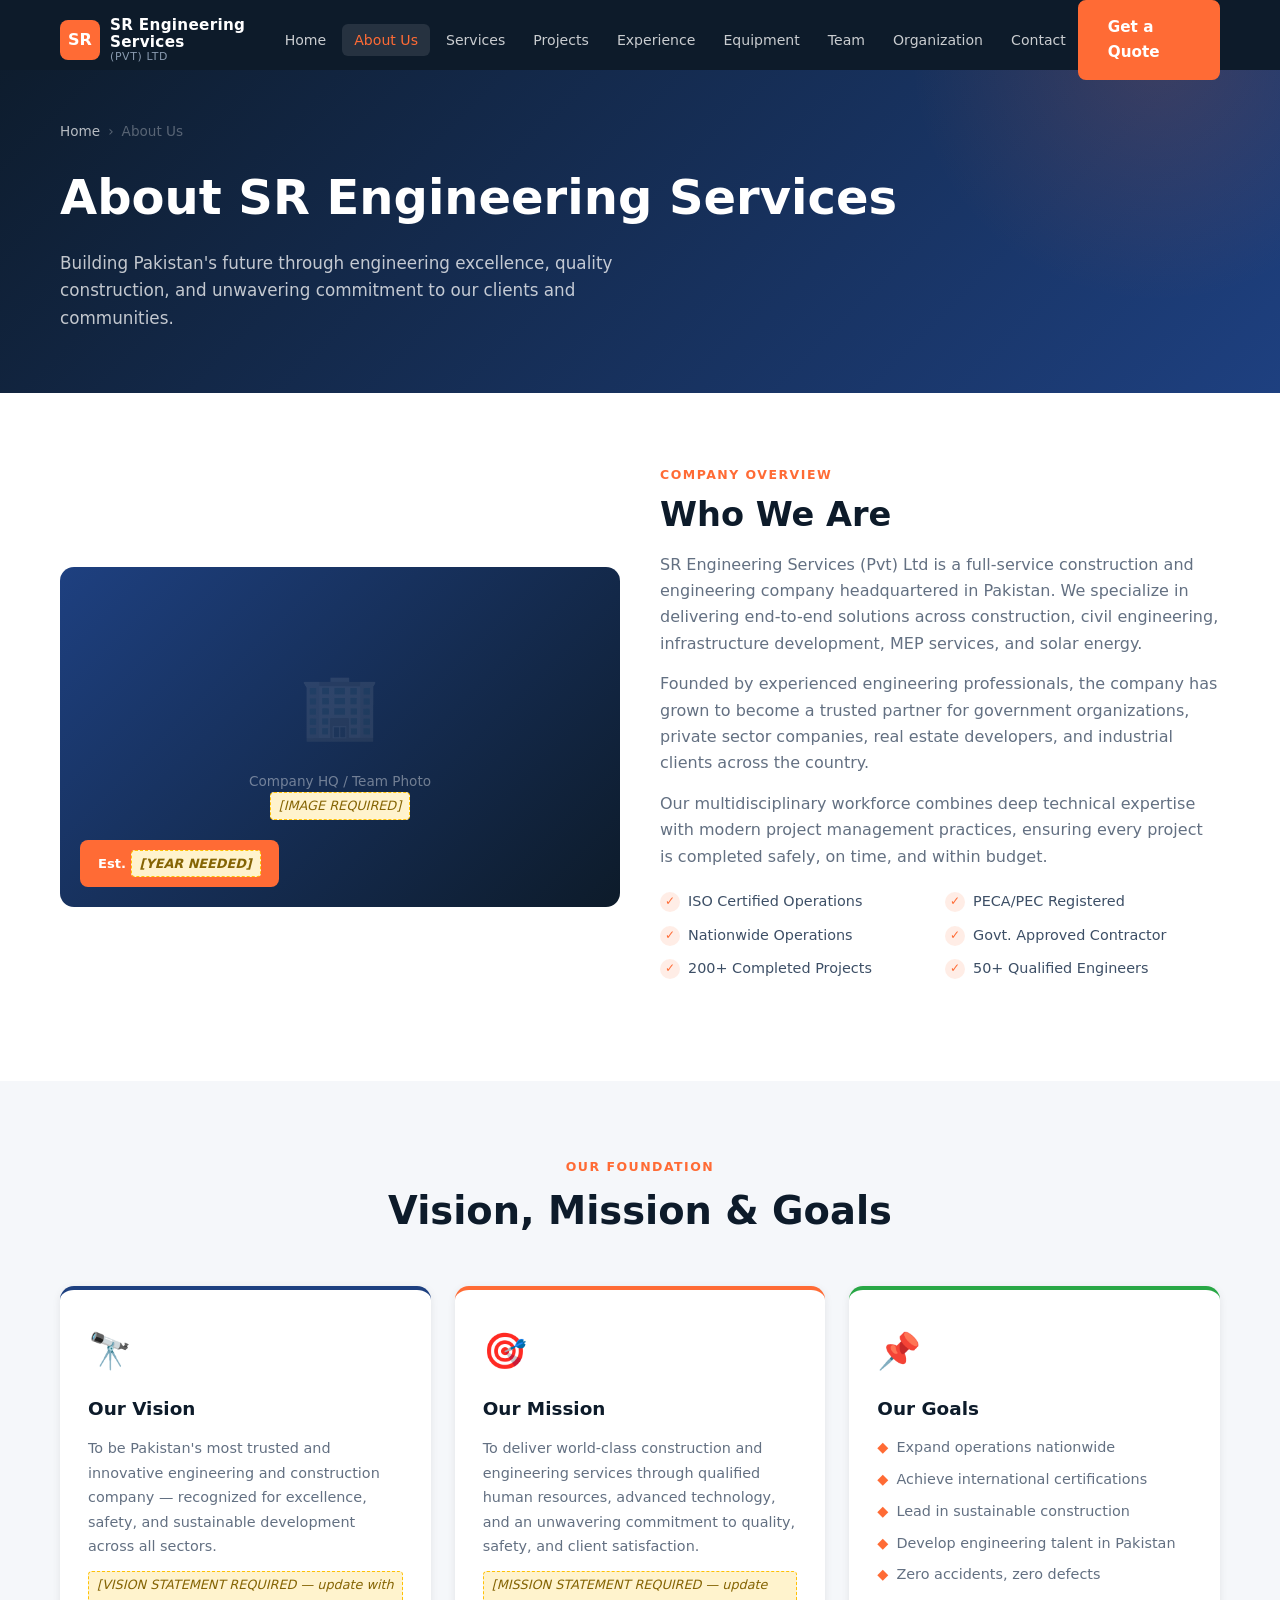
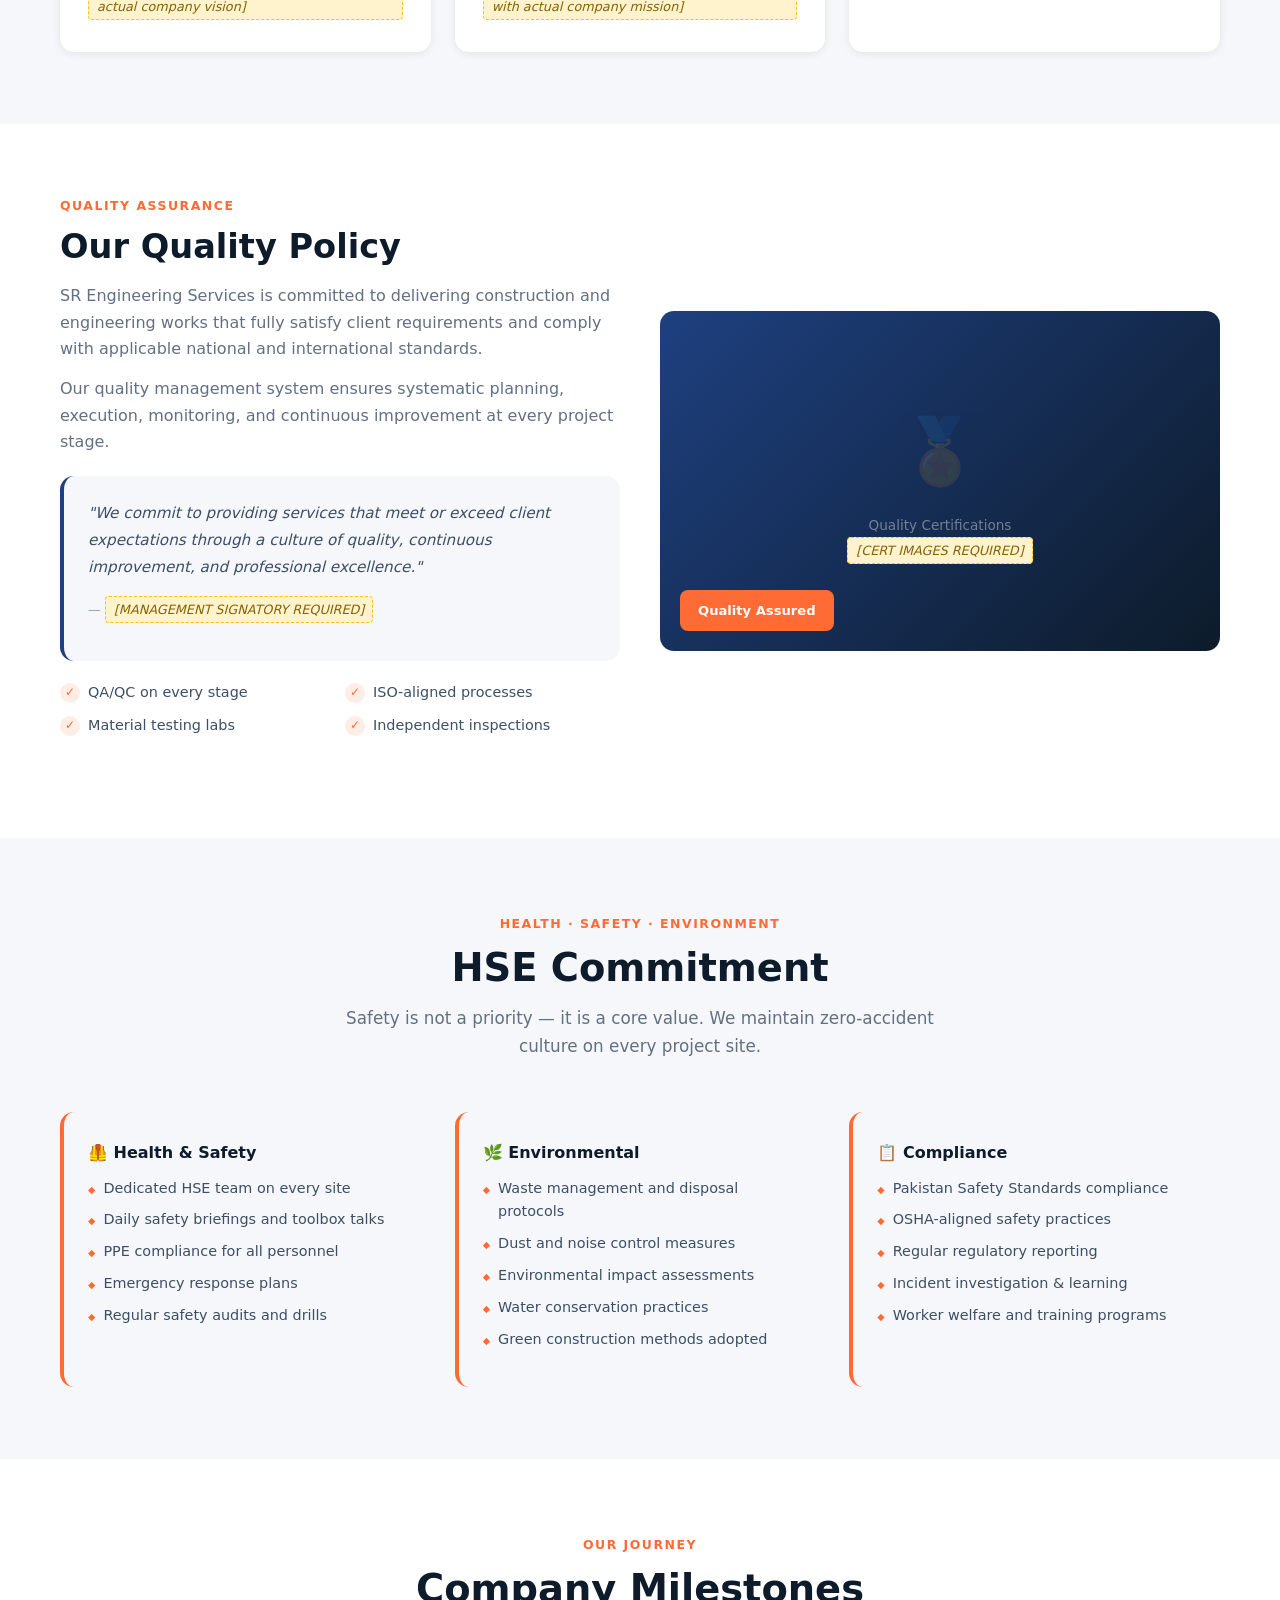
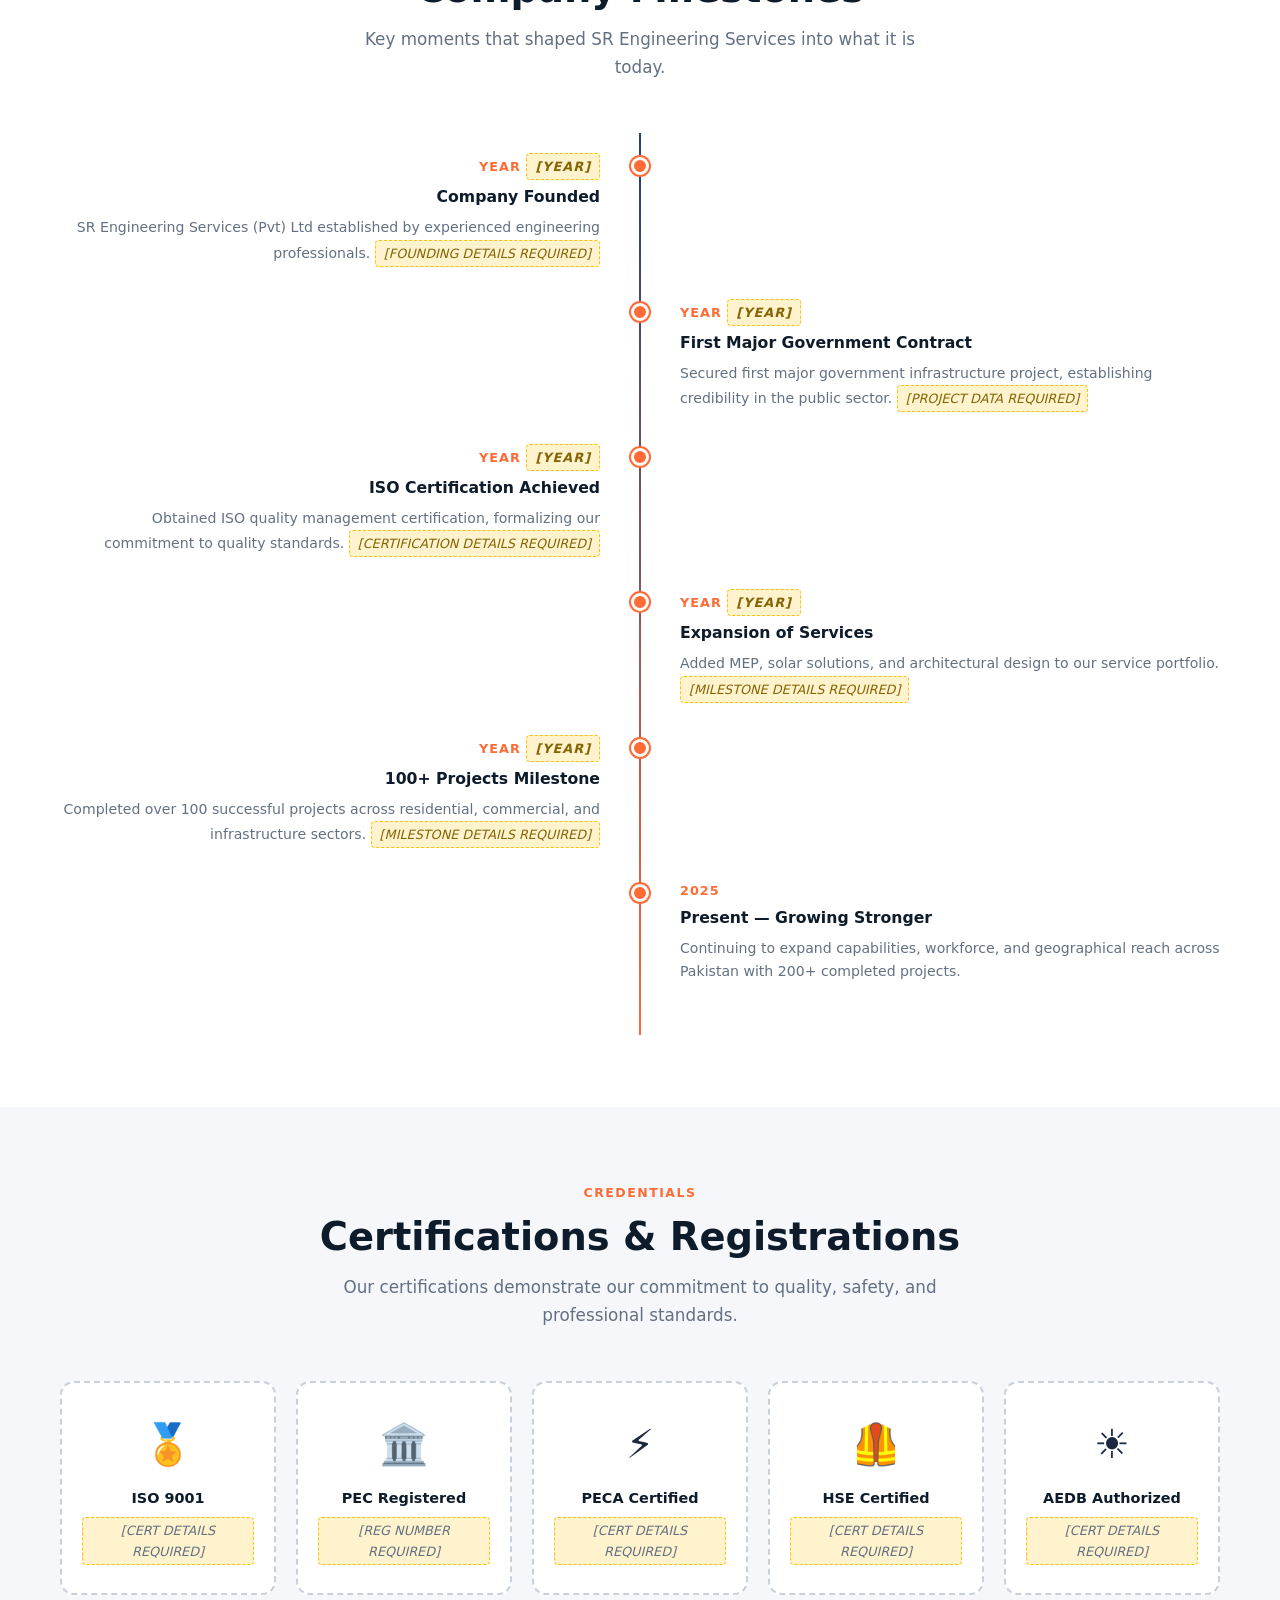
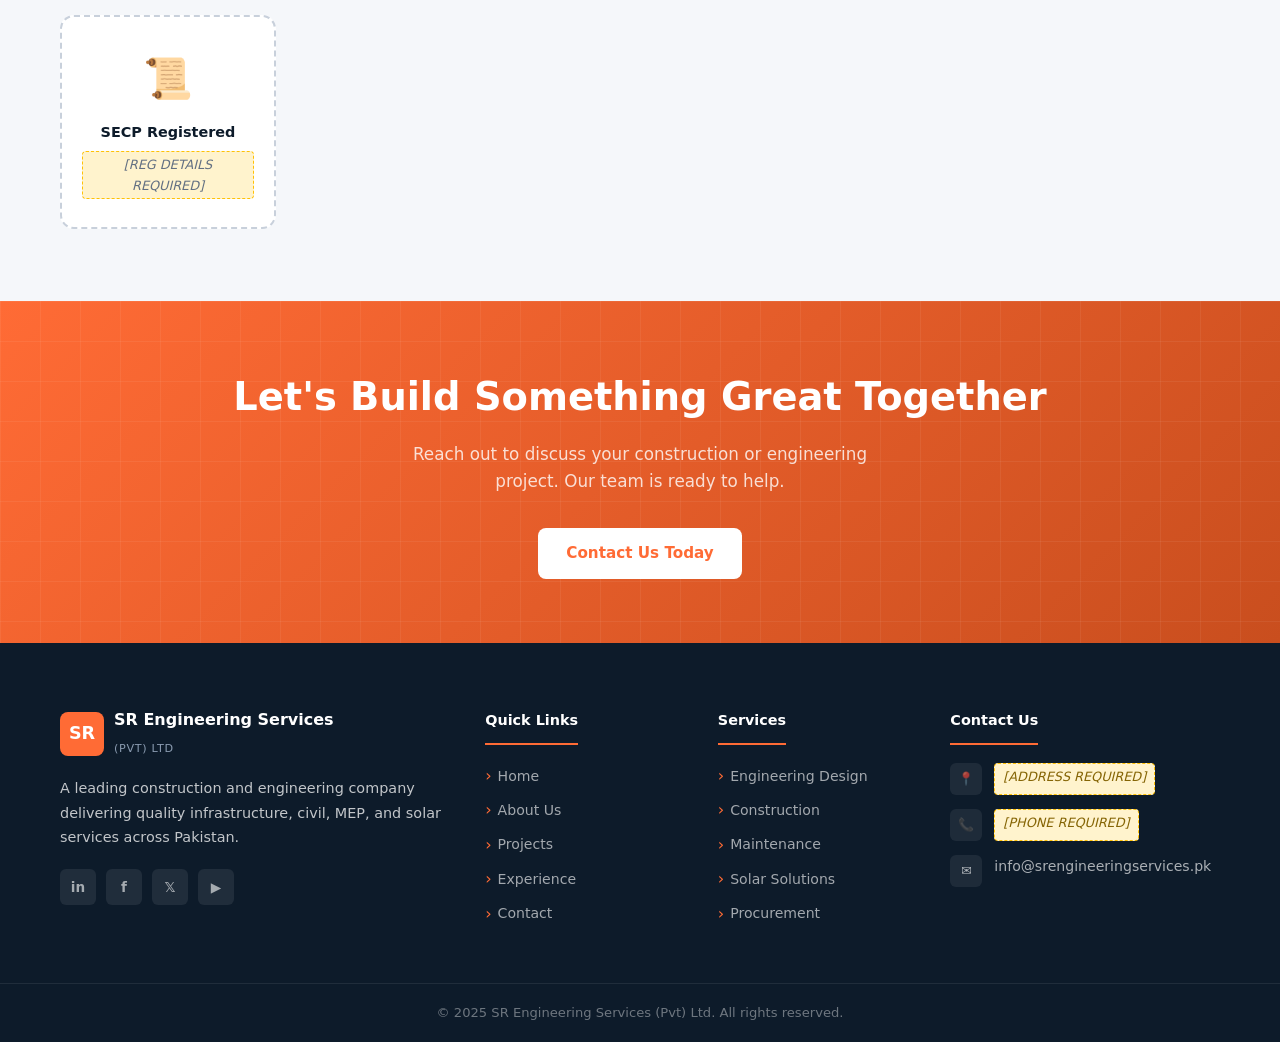
==== about.html @ bb0c6905 "Initial website setup" ====
<!DOCTYPE html>
<html lang="en">
<head>
  <meta charset="UTF-8">
  <meta name="viewport" content="width=device-width, initial-scale=1.0">
  <title>About Us — SR Engineering Services (Pvt) Ltd</title>
  <meta name="description" content="Learn about SR Engineering Services — our vision, mission, quality policy, HSE commitment, and company history. A trusted construction and engineering partner in Pakistan.">
  <link rel="canonical" href="https://srengineeringservices.pk/about.html">
  <link rel="stylesheet" href="css/style.css">
</head>
<body>

<!-- Navigation -->
<nav class="nav" aria-label="Main navigation">
  <div class="container">
    <div class="nav-inner">
      <a href="index.html" class="nav-logo" aria-label="SR Engineering Services Home">
        <div class="logo-icon" aria-hidden="true">SR</div>
        <div class="logo-text">
          <strong>SR Engineering Services</strong>
          <span>(Pvt) Ltd</span>
        </div>
      </a>
      <ul class="nav-links" role="list">
        <li><a href="index.html">Home</a></li>
        <li><a href="about.html" class="active">About Us</a></li>
        <li><a href="services.html">Services</a></li>
        <li><a href="projects.html">Projects</a></li>
        <li><a href="experience.html">Experience</a></li>
        <li><a href="equipment.html">Equipment</a></li>
        <li><a href="team.html">Team</a></li>
        <li><a href="organization.html">Organization</a></li>
        <li><a href="contact.html">Contact</a></li>
      </ul>
      <a href="contact.html" class="nav-cta btn btn-primary">Get a Quote</a>
      <button class="nav-hamburger" id="hamburger" aria-label="Toggle navigation menu" aria-expanded="false" aria-controls="mobileMenu">
        <span></span><span></span><span></span>
      </button>
    </div>
  </div>
  <div class="nav-mobile" id="mobileMenu" role="navigation" aria-label="Mobile navigation">
    <a href="index.html">Home</a>
    <a href="about.html" class="active">About Us</a>
    <a href="services.html">Services</a>
    <a href="projects.html">Projects</a>
    <a href="experience.html">Experience</a>
    <a href="equipment.html">Equipment</a>
    <a href="team.html">Team</a>
    <a href="organization.html">Organization</a>
    <a href="contact.html">Contact</a>
    <a href="contact.html" class="btn btn-primary">Get a Quote</a>
  </div>
</nav>

<main>

  <!-- Page Hero -->
  <section class="page-hero" aria-labelledby="page-title">
    <div class="container">
      <nav class="breadcrumb" aria-label="Breadcrumb">
        <a href="index.html">Home</a>
        <span aria-hidden="true">›</span>
        <span aria-current="page">About Us</span>
      </nav>
      <h1 id="page-title">About SR Engineering Services</h1>
      <p>Building Pakistan's future through engineering excellence, quality construction, and unwavering commitment to our clients and communities.</p>
    </div>
  </section>

  <!-- Company Overview -->
  <section class="section" aria-labelledby="overview-heading">
    <div class="container">
      <div class="about-preview-inner">
        <div class="about-preview-visual" aria-hidden="true">
          <div class="about-visual-placeholder">
            <div class="big-icon">🏢</div>
            <p>Company HQ / Team Photo<br><span class="content-needed">[IMAGE REQUIRED]</span></p>
          </div>
          <div class="about-tag">Est. <span class="content-needed">[YEAR NEEDED]</span></div>
        </div>
        <div class="about-preview-text">
          <span class="eyebrow">Company Overview</span>
          <h2 id="overview-heading">Who We Are</h2>
          <p>SR Engineering Services (Pvt) Ltd is a full-service construction and engineering company headquartered in Pakistan. We specialize in delivering end-to-end solutions across construction, civil engineering, infrastructure development, MEP services, and solar energy.</p>
          <p>Founded by experienced engineering professionals, the company has grown to become a trusted partner for government organizations, private sector companies, real estate developers, and industrial clients across the country.</p>
          <p>Our multidisciplinary workforce combines deep technical expertise with modern project management practices, ensuring every project is completed safely, on time, and within budget.</p>
          <div class="about-features">
            <div class="about-feature">ISO Certified Operations</div>
            <div class="about-feature">PECA/PEC Registered</div>
            <div class="about-feature">Nationwide Operations</div>
            <div class="about-feature">Govt. Approved Contractor</div>
            <div class="about-feature">200+ Completed Projects</div>
            <div class="about-feature">50+ Qualified Engineers</div>
          </div>
        </div>
      </div>
    </div>
  </section>

  <!-- Vision, Mission, Goals -->
  <section class="section" style="background:var(--light);" aria-labelledby="vmg-heading">
    <div class="container">
      <div class="section-header">
        <span class="eyebrow">Our Foundation</span>
        <h2 id="vmg-heading">Vision, Mission & Goals</h2>
      </div>
      <div class="grid-3">
        <div class="vmg-card">
          <div class="icon" aria-hidden="true">🔭</div>
          <h3>Our Vision</h3>
          <p>To be Pakistan's most trusted and innovative engineering and construction company — recognized for excellence, safety, and sustainable development across all sectors.</p>
          <p style="margin-top:12px; font-size:.87rem; color:var(--gray);"><em class="content-needed">[VISION STATEMENT REQUIRED — update with actual company vision]</em></p>
        </div>
        <div class="vmg-card">
          <div class="icon" aria-hidden="true">🎯</div>
          <h3>Our Mission</h3>
          <p>To deliver world-class construction and engineering services through qualified human resources, advanced technology, and an unwavering commitment to quality, safety, and client satisfaction.</p>
          <p style="margin-top:12px; font-size:.87rem; color:var(--gray);"><em class="content-needed">[MISSION STATEMENT REQUIRED — update with actual company mission]</em></p>
        </div>
        <div class="vmg-card">
          <div class="icon" aria-hidden="true">📌</div>
          <h3>Our Goals</h3>
          <ul style="padding:0; margin-top:8px;">
            <li style="display:flex; align-items:flex-start; gap:8px; margin-bottom:8px; font-size:.9rem; color:var(--text-lt);"><span style="color:var(--accent); flex-shrink:0;">◆</span> Expand operations nationwide</li>
            <li style="display:flex; align-items:flex-start; gap:8px; margin-bottom:8px; font-size:.9rem; color:var(--text-lt);"><span style="color:var(--accent); flex-shrink:0;">◆</span> Achieve international certifications</li>
            <li style="display:flex; align-items:flex-start; gap:8px; margin-bottom:8px; font-size:.9rem; color:var(--text-lt);"><span style="color:var(--accent); flex-shrink:0;">◆</span> Lead in sustainable construction</li>
            <li style="display:flex; align-items:flex-start; gap:8px; margin-bottom:8px; font-size:.9rem; color:var(--text-lt);"><span style="color:var(--accent); flex-shrink:0;">◆</span> Develop engineering talent in Pakistan</li>
            <li style="display:flex; align-items:flex-start; gap:8px; font-size:.9rem; color:var(--text-lt);"><span style="color:var(--accent); flex-shrink:0;">◆</span> Zero accidents, zero defects</li>
          </ul>
        </div>
      </div>
    </div>
  </section>

  <!-- Quality Policy -->
  <section class="section" aria-labelledby="quality-heading">
    <div class="container">
      <div class="about-preview-inner">
        <div class="about-preview-text">
          <span class="eyebrow">Quality Assurance</span>
          <h2 id="quality-heading">Our Quality Policy</h2>
          <p>SR Engineering Services is committed to delivering construction and engineering works that fully satisfy client requirements and comply with applicable national and international standards.</p>
          <p>Our quality management system ensures systematic planning, execution, monitoring, and continuous improvement at every project stage.</p>
          <div style="background:var(--light); border-radius:var(--radius-lg); padding:24px; margin-top:20px; border-left:4px solid var(--primary);">
            <p style="font-style:italic; color:var(--text-md); font-size:.95rem; line-height:1.8;">"We commit to providing services that meet or exceed client expectations through a culture of quality, continuous improvement, and professional excellence."</p>
            <p style="font-size:.8rem; color:var(--gray); margin-top:10px;">— <span class="content-needed">[MANAGEMENT SIGNATORY REQUIRED]</span></p>
          </div>
          <div class="about-features" style="margin-top:20px;">
            <div class="about-feature">QA/QC on every stage</div>
            <div class="about-feature">ISO-aligned processes</div>
            <div class="about-feature">Material testing labs</div>
            <div class="about-feature">Independent inspections</div>
          </div>
        </div>
        <div class="about-preview-visual" aria-hidden="true">
          <div class="about-visual-placeholder">
            <div class="big-icon">🏅</div>
            <p>Quality Certifications<br><span class="content-needed">[CERT IMAGES REQUIRED]</span></p>
          </div>
          <div class="about-tag">Quality Assured</div>
        </div>
      </div>
    </div>
  </section>

  <!-- HSE -->
  <section class="section" style="background:var(--light);" aria-labelledby="hse-heading">
    <div class="container">
      <div class="section-header">
        <span class="eyebrow">Health · Safety · Environment</span>
        <h2 id="hse-heading">HSE Commitment</h2>
        <p>Safety is not a priority — it is a core value. We maintain zero-accident culture on every project site.</p>
      </div>
      <div class="grid-3">
        <div class="hse-card">
          <h3>🦺 Health & Safety</h3>
          <ul>
            <li>Dedicated HSE team on every site</li>
            <li>Daily safety briefings and toolbox talks</li>
            <li>PPE compliance for all personnel</li>
            <li>Emergency response plans</li>
            <li>Regular safety audits and drills</li>
          </ul>
        </div>
        <div class="hse-card">
          <h3>🌿 Environmental</h3>
          <ul>
            <li>Waste management and disposal protocols</li>
            <li>Dust and noise control measures</li>
            <li>Environmental impact assessments</li>
            <li>Water conservation practices</li>
            <li>Green construction methods adopted</li>
          </ul>
        </div>
        <div class="hse-card">
          <h3>📋 Compliance</h3>
          <ul>
            <li>Pakistan Safety Standards compliance</li>
            <li>OSHA-aligned safety practices</li>
            <li>Regular regulatory reporting</li>
            <li>Incident investigation & learning</li>
            <li>Worker welfare and training programs</li>
          </ul>
        </div>
      </div>
    </div>
  </section>

  <!-- Timeline -->
  <section class="section" aria-labelledby="timeline-heading">
    <div class="container">
      <div class="section-header">
        <span class="eyebrow">Our Journey</span>
        <h2 id="timeline-heading">Company Milestones</h2>
        <p>Key moments that shaped SR Engineering Services into what it is today.</p>
      </div>
      <div class="timeline">
        <div class="timeline-item">
          <div class="timeline-dot" aria-hidden="true"></div>
          <div class="timeline-year">Year <span class="content-needed">[YEAR]</span></div>
          <h4>Company Founded</h4>
          <p>SR Engineering Services (Pvt) Ltd established by experienced engineering professionals. <span class="content-needed">[FOUNDING DETAILS REQUIRED]</span></p>
        </div>
        <div class="timeline-item">
          <div class="timeline-dot" aria-hidden="true"></div>
          <div class="timeline-year">Year <span class="content-needed">[YEAR]</span></div>
          <h4>First Major Government Contract</h4>
          <p>Secured first major government infrastructure project, establishing credibility in the public sector. <span class="content-needed">[PROJECT DATA REQUIRED]</span></p>
        </div>
        <div class="timeline-item">
          <div class="timeline-dot" aria-hidden="true"></div>
          <div class="timeline-year">Year <span class="content-needed">[YEAR]</span></div>
          <h4>ISO Certification Achieved</h4>
          <p>Obtained ISO quality management certification, formalizing our commitment to quality standards. <span class="content-needed">[CERTIFICATION DETAILS REQUIRED]</span></p>
        </div>
        <div class="timeline-item">
          <div class="timeline-dot" aria-hidden="true"></div>
          <div class="timeline-year">Year <span class="content-needed">[YEAR]</span></div>
          <h4>Expansion of Services</h4>
          <p>Added MEP, solar solutions, and architectural design to our service portfolio. <span class="content-needed">[MILESTONE DETAILS REQUIRED]</span></p>
        </div>
        <div class="timeline-item">
          <div class="timeline-dot" aria-hidden="true"></div>
          <div class="timeline-year">Year <span class="content-needed">[YEAR]</span></div>
          <h4>100+ Projects Milestone</h4>
          <p>Completed over 100 successful projects across residential, commercial, and infrastructure sectors. <span class="content-needed">[MILESTONE DETAILS REQUIRED]</span></p>
        </div>
        <div class="timeline-item">
          <div class="timeline-dot" aria-hidden="true"></div>
          <div class="timeline-year">2025</div>
          <h4>Present — Growing Stronger</h4>
          <p>Continuing to expand capabilities, workforce, and geographical reach across Pakistan with 200+ completed projects.</p>
        </div>
      </div>
    </div>
  </section>

  <!-- Certifications -->
  <section class="section" style="background:var(--light);" aria-labelledby="certs-heading">
    <div class="container">
      <div class="section-header">
        <span class="eyebrow">Credentials</span>
        <h2 id="certs-heading">Certifications & Registrations</h2>
        <p>Our certifications demonstrate our commitment to quality, safety, and professional standards.</p>
      </div>
      <div class="cert-grid">
        <div class="cert-card">
          <div class="icon" aria-hidden="true">🏅</div>
          <h4 style="font-size:.9rem; font-weight:700; color:var(--dark); margin-bottom:6px;">ISO 9001</h4>
          <p class="content-needed">[CERT DETAILS REQUIRED]</p>
        </div>
        <div class="cert-card">
          <div class="icon" aria-hidden="true">🏛️</div>
          <h4 style="font-size:.9rem; font-weight:700; color:var(--dark); margin-bottom:6px;">PEC Registered</h4>
          <p class="content-needed">[REG NUMBER REQUIRED]</p>
        </div>
        <div class="cert-card">
          <div class="icon" aria-hidden="true">⚡</div>
          <h4 style="font-size:.9rem; font-weight:700; color:var(--dark); margin-bottom:6px;">PECA Certified</h4>
          <p class="content-needed">[CERT DETAILS REQUIRED]</p>
        </div>
        <div class="cert-card">
          <div class="icon" aria-hidden="true">🦺</div>
          <h4 style="font-size:.9rem; font-weight:700; color:var(--dark); margin-bottom:6px;">HSE Certified</h4>
          <p class="content-needed">[CERT DETAILS REQUIRED]</p>
        </div>
        <div class="cert-card">
          <div class="icon" aria-hidden="true">☀️</div>
          <h4 style="font-size:.9rem; font-weight:700; color:var(--dark); margin-bottom:6px;">AEDB Authorized</h4>
          <p class="content-needed">[CERT DETAILS REQUIRED]</p>
        </div>
        <div class="cert-card">
          <div class="icon" aria-hidden="true">📜</div>
          <h4 style="font-size:.9rem; font-weight:700; color:var(--dark); margin-bottom:6px;">SECP Registered</h4>
          <p class="content-needed">[REG DETAILS REQUIRED]</p>
        </div>
      </div>
    </div>
  </section>

  <!-- CTA -->
  <section class="cta-banner" aria-labelledby="about-cta">
    <div class="container cta-banner-inner">
      <h2 id="about-cta">Let's Build Something Great Together</h2>
      <p>Reach out to discuss your construction or engineering project. Our team is ready to help.</p>
      <a href="contact.html" class="btn btn-white">Contact Us Today</a>
    </div>
  </section>

</main>

<!-- Footer -->
<footer class="footer">
  <div class="container">
    <div class="footer-grid">
      <div class="footer-brand">
        <div class="logo-wrap">
          <div class="logo-icon">SR</div>
          <div>
            <strong>SR Engineering Services</strong>
            <small>(Pvt) Ltd</small>
          </div>
        </div>
        <p>A leading construction and engineering company delivering quality infrastructure, civil, MEP, and solar services across Pakistan.</p>
        <div class="social-links">
          <a href="#" aria-label="LinkedIn">in</a>
          <a href="#" aria-label="Facebook">f</a>
          <a href="#" aria-label="Twitter">𝕏</a>
          <a href="#" aria-label="YouTube">▶</a>
        </div>
      </div>
      <div class="footer-col">
        <h4>Quick Links</h4>
        <ul>
          <li><a href="index.html">Home</a></li>
          <li><a href="about.html">About Us</a></li>
          <li><a href="projects.html">Projects</a></li>
          <li><a href="experience.html">Experience</a></li>
          <li><a href="contact.html">Contact</a></li>
        </ul>
      </div>
      <div class="footer-col">
        <h4>Services</h4>
        <ul>
          <li><a href="services.html#engineering">Engineering Design</a></li>
          <li><a href="services.html#construction">Construction</a></li>
          <li><a href="services.html#maintenance">Maintenance</a></li>
          <li><a href="services.html#solar">Solar Solutions</a></li>
          <li><a href="services.html#procurement">Procurement</a></li>
        </ul>
      </div>
      <div class="footer-col">
        <h4>Contact Us</h4>
        <div class="footer-contact-item">
          <div class="icon" aria-hidden="true">📍</div>
          <span class="content-needed">[ADDRESS REQUIRED]</span>
        </div>
        <div class="footer-contact-item">
          <div class="icon" aria-hidden="true">📞</div>
          <span class="content-needed">[PHONE REQUIRED]</span>
        </div>
        <div class="footer-contact-item">
          <div class="icon" aria-hidden="true">✉️</div>
          <span>info@srengineeringservices.pk</span>
        </div>
      </div>
    </div>
  </div>
  <div class="footer-bottom">
    <div class="container" style="display:flex; flex-direction:column; align-items:center; gap:6px;">
      <p>© 2025 SR Engineering Services (Pvt) Ltd. All rights reserved.</p>
    </div>
  </div>
</footer>

<script src="js/main.js"></script>
</body>
</html>
---- css/style.css ----
/* ============================================================
   SR Engineering Services (Pvt) Ltd — Main Stylesheet
   Mobile-first | CSS Custom Properties | No Framework
   ============================================================ */

/* ── Reset & Variables ─────────────────────────────────────── */
*, *::before, *::after { box-sizing: border-box; margin: 0; padding: 0; }

:root {
  --dark:       #0d1b2a;
  --dark-2:     #152236;
  --primary:    #1e4080;
  --primary-lt: #2a5ba8;
  --accent:     #ff6b35;
  --accent-dk:  #e05520;
  --light:      #f5f7fa;
  --light-2:    #edf0f5;
  --gray:       #8a9bb0;
  --gray-lt:    #c8d0db;
  --white:      #ffffff;
  --text:       #1a2840;
  --text-md:    #3d4f66;
  --text-lt:    #637082;

  --shadow-sm:  0 2px 8px rgba(0,0,0,.08);
  --shadow:     0 4px 20px rgba(0,0,0,.12);
  --shadow-lg:  0 8px 40px rgba(0,0,0,.18);

  --radius:     8px;
  --radius-lg:  14px;
  --transition: 0.25s ease;

  --nav-h:      70px;
  --container:  1200px;
}

html { scroll-behavior: smooth; font-size: 16px; }

body {
  font-family: 'Segoe UI', system-ui, -apple-system, sans-serif;
  color: var(--text);
  background: var(--white);
  line-height: 1.65;
  -webkit-font-smoothing: antialiased;
}

img { max-width: 100%; display: block; }
a  { color: inherit; text-decoration: none; }
ul { list-style: none; }
button { cursor: pointer; font: inherit; border: none; background: none; }

/* ── Utility ────────────────────────────────────────────────── */
.container {
  width: 100%;
  max-width: var(--container);
  margin: 0 auto;
  padding: 0 20px;
}

.section {
  padding: 72px 0;
}

.section-sm { padding: 48px 0; }

.section-header {
  text-align: center;
  margin-bottom: 52px;
}

.section-header .eyebrow {
  display: inline-block;
  font-size: .78rem;
  font-weight: 700;
  letter-spacing: .12em;
  text-transform: uppercase;
  color: var(--accent);
  margin-bottom: 10px;
}

.section-header h2 {
  font-size: clamp(1.6rem, 4vw, 2.4rem);
  font-weight: 800;
  color: var(--dark);
  line-height: 1.2;
  margin-bottom: 14px;
}

.section-header p {
  font-size: 1.05rem;
  color: var(--text-lt);
  max-width: 600px;
  margin: 0 auto;
}

.section-header.light h2,
.section-header.light p,
.section-header.light .eyebrow { color: var(--white); }
.section-header.light p { opacity: .82; }

/* Grid helpers */
.grid-2 { display: grid; gap: 28px; }
.grid-3 { display: grid; gap: 24px; }
.grid-4 { display: grid; gap: 20px; }

@media (min-width: 640px) {
  .grid-2 { grid-template-columns: repeat(2, 1fr); }
  .grid-4 { grid-template-columns: repeat(2, 1fr); }
}
@media (min-width: 768px) {
  .grid-3 { grid-template-columns: repeat(2, 1fr); }
}
@media (min-width: 1024px) {
  .grid-3 { grid-template-columns: repeat(3, 1fr); }
  .grid-4 { grid-template-columns: repeat(4, 1fr); }
}

/* Buttons */
.btn {
  display: inline-flex;
  align-items: center;
  gap: 8px;
  padding: 13px 28px;
  border-radius: var(--radius);
  font-size: .95rem;
  font-weight: 600;
  transition: all var(--transition);
  cursor: pointer;
  border: 2px solid transparent;
}

.btn-primary {
  background: var(--accent);
  color: var(--white);
  border-color: var(--accent);
}
.btn-primary:hover {
  background: var(--accent-dk);
  border-color: var(--accent-dk);
  transform: translateY(-1px);
  box-shadow: 0 6px 20px rgba(255,107,53,.35);
}

.btn-outline {
  background: transparent;
  color: var(--white);
  border-color: rgba(255,255,255,.6);
}
.btn-outline:hover {
  background: var(--white);
  color: var(--dark);
  border-color: var(--white);
}

.btn-outline-dark {
  background: transparent;
  color: var(--primary);
  border-color: var(--primary);
}
.btn-outline-dark:hover {
  background: var(--primary);
  color: var(--white);
}

/* Card */
.card {
  background: var(--white);
  border-radius: var(--radius-lg);
  box-shadow: var(--shadow-sm);
  transition: transform var(--transition), box-shadow var(--transition);
  overflow: hidden;
}
.card:hover {
  transform: translateY(-4px);
  box-shadow: var(--shadow);
}

/* Badge */
.badge {
  display: inline-block;
  padding: 4px 12px;
  border-radius: 20px;
  font-size: .78rem;
  font-weight: 600;
  background: var(--accent);
  color: var(--white);
}

/* Content needed marker */
.content-needed {
  display: inline-block;
  background: #fff3cd;
  color: #856404;
  border: 1px dashed #ffc107;
  border-radius: 4px;
  padding: 2px 8px;
  font-size: .8rem;
  font-style: italic;
}

/* ── Navigation ─────────────────────────────────────────────── */
.nav {
  position: fixed;
  top: 0; left: 0; right: 0;
  height: var(--nav-h);
  background: var(--dark);
  z-index: 1000;
  transition: box-shadow var(--transition), background var(--transition);
}

.nav.scrolled {
  box-shadow: 0 2px 20px rgba(0,0,0,.3);
}

.nav-inner {
  display: flex;
  align-items: center;
  justify-content: space-between;
  height: 100%;
}

.nav-logo {
  display: flex;
  align-items: center;
  gap: 10px;
}

.nav-logo .logo-icon {
  width: 40px;
  height: 40px;
  background: var(--accent);
  border-radius: var(--radius);
  display: flex;
  align-items: center;
  justify-content: center;
  font-size: 1rem;
  font-weight: 900;
  color: var(--white);
  flex-shrink: 0;
}

.nav-logo .logo-text {
  display: flex;
  flex-direction: column;
  line-height: 1.1;
}
.nav-logo .logo-text strong {
  font-size: .95rem;
  font-weight: 800;
  color: var(--white);
  letter-spacing: .02em;
}
.nav-logo .logo-text span {
  font-size: .68rem;
  color: var(--gray);
  letter-spacing: .06em;
  text-transform: uppercase;
}

.nav-links {
  display: none;
  align-items: center;
  gap: 4px;
}

.nav-links a {
  padding: 8px 12px;
  border-radius: 6px;
  font-size: .88rem;
  font-weight: 500;
  color: rgba(255,255,255,.78);
  transition: all var(--transition);
  white-space: nowrap;
}
.nav-links a:hover,
.nav-links a.active {
  color: var(--white);
  background: rgba(255,255,255,.1);
}
.nav-links a.active {
  color: var(--accent);
}

.nav-cta {
  display: none;
}

.nav-hamburger {
  display: flex;
  flex-direction: column;
  gap: 5px;
  padding: 8px;
  cursor: pointer;
}
.nav-hamburger span {
  display: block;
  width: 24px;
  height: 2px;
  background: var(--white);
  border-radius: 2px;
  transition: all var(--transition);
}
.nav-hamburger.open span:nth-child(1) { transform: translateY(7px) rotate(45deg); }
.nav-hamburger.open span:nth-child(2) { opacity: 0; }
.nav-hamburger.open span:nth-child(3) { transform: translateY(-7px) rotate(-45deg); }

/* Mobile Menu */
.nav-mobile {
  display: none;
  position: absolute;
  top: var(--nav-h);
  left: 0; right: 0;
  background: var(--dark-2);
  padding: 16px 20px 24px;
  border-top: 1px solid rgba(255,255,255,.08);
  box-shadow: var(--shadow-lg);
}
.nav-mobile.open { display: block; }
.nav-mobile a {
  display: block;
  padding: 12px 16px;
  color: rgba(255,255,255,.8);
  font-size: .95rem;
  border-radius: var(--radius);
  transition: all var(--transition);
}
.nav-mobile a:hover,
.nav-mobile a.active {
  background: rgba(255,255,255,.08);
  color: var(--white);
}
.nav-mobile a.active { color: var(--accent); }
.nav-mobile .btn { margin-top: 12px; width: 100%; justify-content: center; }

@media (min-width: 900px) {
  .nav-links     { display: flex; }
  .nav-cta       { display: flex; }
  .nav-hamburger { display: none; }
}

/* ── Page Hero (inner pages) ────────────────────────────────── */
.page-hero {
  background: linear-gradient(135deg, var(--dark) 0%, var(--primary) 100%);
  padding: 120px 0 60px;
  position: relative;
  overflow: hidden;
}
.page-hero::before {
  content: '';
  position: absolute;
  top: -50%; right: -10%;
  width: 500px; height: 500px;
  background: radial-gradient(circle, rgba(255,107,53,.15) 0%, transparent 70%);
  pointer-events: none;
}
.page-hero h1 {
  font-size: clamp(2rem, 5vw, 3rem);
  font-weight: 900;
  color: var(--white);
  margin-bottom: 12px;
}
.page-hero p {
  color: rgba(255,255,255,.75);
  font-size: 1.05rem;
  max-width: 560px;
}
.breadcrumb {
  display: flex;
  align-items: center;
  gap: 8px;
  margin-bottom: 16px;
  font-size: .85rem;
  color: rgba(255,255,255,.5);
}
.breadcrumb a { color: rgba(255,255,255,.7); }
.breadcrumb a:hover { color: var(--accent); }
.breadcrumb span { color: rgba(255,255,255,.3); }

/* ── Footer ─────────────────────────────────────────────────── */
.footer {
  background: var(--dark);
  color: rgba(255,255,255,.75);
  padding: 64px 0 0;
}

.footer-grid {
  display: grid;
  gap: 40px;
  padding-bottom: 48px;
}

.footer-brand .logo-wrap {
  display: flex;
  align-items: center;
  gap: 10px;
  margin-bottom: 16px;
}
.footer-brand .logo-icon {
  width: 44px; height: 44px;
  background: var(--accent);
  border-radius: var(--radius);
  display: flex; align-items: center; justify-content: center;
  font-weight: 900; color: var(--white); font-size: 1.1rem;
}
.footer-brand strong { color: var(--white); font-size: 1rem; font-weight: 800; display: block; }
.footer-brand small  { font-size: .7rem; color: var(--gray); letter-spacing: .06em; text-transform: uppercase; }
.footer-brand p { font-size: .9rem; line-height: 1.7; margin-bottom: 20px; }

.social-links { display: flex; gap: 10px; }
.social-links a {
  width: 36px; height: 36px;
  background: rgba(255,255,255,.08);
  border-radius: 6px;
  display: flex; align-items: center; justify-content: center;
  font-size: .85rem; font-weight: 700; color: rgba(255,255,255,.6);
  transition: all var(--transition);
}
.social-links a:hover { background: var(--accent); color: var(--white); }

.footer-col h4 {
  color: var(--white);
  font-size: .9rem;
  font-weight: 700;
  margin-bottom: 18px;
  padding-bottom: 10px;
  border-bottom: 2px solid var(--accent);
  display: inline-block;
}
.footer-col ul li { margin-bottom: 8px; }
.footer-col ul li a {
  font-size: .88rem;
  color: rgba(255,255,255,.62);
  transition: color var(--transition);
  display: flex; align-items: center; gap: 6px;
}
.footer-col ul li a:hover { color: var(--accent); }
.footer-col ul li a::before { content: '›'; color: var(--accent); font-size: 1rem; }

.footer-contact-item {
  display: flex;
  gap: 12px;
  margin-bottom: 14px;
  font-size: .88rem;
  color: rgba(255,255,255,.65);
}
.footer-contact-item .icon {
  width: 32px; height: 32px;
  background: rgba(255,255,255,.07);
  border-radius: 6px;
  display: flex; align-items: center; justify-content: center;
  flex-shrink: 0;
  font-size: .8rem;
}

.footer-bottom {
  border-top: 1px solid rgba(255,255,255,.08);
  padding: 18px 0;
  display: flex;
  flex-direction: column;
  gap: 8px;
  text-align: center;
  font-size: .82rem;
  color: rgba(255,255,255,.4);
}

@media (min-width: 640px) {
  .footer-grid { grid-template-columns: repeat(2, 1fr); }
}
@media (min-width: 1024px) {
  .footer-grid { grid-template-columns: 2fr 1fr 1fr 1.4fr; }
  .footer-bottom { flex-direction: row; justify-content: space-between; }
}

/* ══════════════════════════════════════════════════════════════
   HOME PAGE
   ══════════════════════════════════════════════════════════════ */

/* Hero */
.hero {
  min-height: 100vh;
  background:
    linear-gradient(to right, rgba(13,27,42,.92) 0%, rgba(13,27,42,.65) 100%),
    linear-gradient(135deg, #0d1b2a 0%, #1e3060 60%, #2a5ba8 100%);
  display: flex;
  align-items: center;
  padding-top: var(--nav-h);
  position: relative;
  overflow: hidden;
}

.hero::before {
  content: '';
  position: absolute;
  inset: 0;
  background:
    radial-gradient(ellipse at 70% 50%, rgba(30,64,128,.4) 0%, transparent 60%),
    radial-gradient(ellipse at 20% 80%, rgba(255,107,53,.12) 0%, transparent 50%);
  pointer-events: none;
}

/* Construction grid pattern */
.hero::after {
  content: '';
  position: absolute;
  inset: 0;
  background-image:
    linear-gradient(rgba(255,255,255,.03) 1px, transparent 1px),
    linear-gradient(90deg, rgba(255,255,255,.03) 1px, transparent 1px);
  background-size: 60px 60px;
  pointer-events: none;
}

.hero-content {
  position: relative;
  z-index: 1;
  max-width: 680px;
}

.hero-badge {
  display: inline-flex;
  align-items: center;
  gap: 8px;
  background: rgba(255,107,53,.15);
  border: 1px solid rgba(255,107,53,.3);
  border-radius: 20px;
  padding: 6px 16px;
  font-size: .8rem;
  font-weight: 600;
  color: var(--accent);
  letter-spacing: .08em;
  text-transform: uppercase;
  margin-bottom: 20px;
}

.hero h1 {
  font-size: clamp(2.2rem, 6vw, 4rem);
  font-weight: 900;
  color: var(--white);
  line-height: 1.1;
  margin-bottom: 20px;
  letter-spacing: -.01em;
}

.hero h1 .accent-text { color: var(--accent); }

.hero p {
  font-size: clamp(1rem, 2vw, 1.18rem);
  color: rgba(255,255,255,.78);
  margin-bottom: 36px;
  max-width: 520px;
  line-height: 1.7;
}

.hero-actions {
  display: flex;
  flex-wrap: wrap;
  gap: 14px;
  margin-bottom: 56px;
}

.hero-stats {
  display: flex;
  flex-wrap: wrap;
  gap: 28px;
}

.hero-stat {
  border-left: 3px solid var(--accent);
  padding-left: 14px;
}
.hero-stat .num {
  font-size: 1.8rem;
  font-weight: 900;
  color: var(--white);
  line-height: 1;
}
.hero-stat .lbl {
  font-size: .78rem;
  color: rgba(255,255,255,.55);
  letter-spacing: .04em;
  text-transform: uppercase;
}

/* About Preview */
.about-preview {
  background: var(--white);
}
.about-preview-inner {
  display: grid;
  gap: 40px;
  align-items: center;
}
.about-preview-visual {
  position: relative;
  border-radius: var(--radius-lg);
  overflow: hidden;
  background: linear-gradient(135deg, var(--primary) 0%, var(--dark) 100%);
  min-height: 340px;
  display: flex;
  align-items: center;
  justify-content: center;
}
.about-visual-placeholder {
  text-align: center;
  color: rgba(255,255,255,.4);
  font-size: .85rem;
  padding: 40px;
}
.about-visual-placeholder .big-icon {
  font-size: 4rem;
  margin-bottom: 10px;
  opacity: .3;
}
.about-tag {
  position: absolute;
  bottom: 20px; left: 20px;
  background: var(--accent);
  color: var(--white);
  padding: 10px 18px;
  border-radius: var(--radius);
  font-size: .82rem;
  font-weight: 700;
}
.about-preview-text .eyebrow {
  font-size: .78rem;
  font-weight: 700;
  letter-spacing: .12em;
  text-transform: uppercase;
  color: var(--accent);
  margin-bottom: 10px;
  display: block;
}
.about-preview-text h2 {
  font-size: clamp(1.5rem, 3vw, 2.1rem);
  font-weight: 800;
  color: var(--dark);
  margin-bottom: 16px;
  line-height: 1.2;
}
.about-preview-text p { color: var(--text-lt); margin-bottom: 14px; }

.about-features {
  display: grid;
  grid-template-columns: 1fr 1fr;
  gap: 10px;
  margin: 20px 0 28px;
}
.about-feature {
  display: flex;
  align-items: center;
  gap: 8px;
  font-size: .9rem;
  color: var(--text-md);
}
.about-feature::before {
  content: '✓';
  width: 20px; height: 20px;
  background: rgba(255,107,53,.12);
  color: var(--accent);
  border-radius: 50%;
  display: flex; align-items: center; justify-content: center;
  font-size: .75rem; font-weight: 900;
  flex-shrink: 0;
}

@media (min-width: 900px) {
  .about-preview-inner { grid-template-columns: 1fr 1fr; }
}

/* Services Grid */
.services-sec { background: var(--light); }

.service-card {
  background: var(--white);
  border-radius: var(--radius-lg);
  padding: 32px 28px;
  box-shadow: var(--shadow-sm);
  transition: all var(--transition);
  border-bottom: 3px solid transparent;
  position: relative;
  overflow: hidden;
}
.service-card:hover {
  transform: translateY(-5px);
  box-shadow: var(--shadow);
  border-bottom-color: var(--accent);
}
.service-icon {
  width: 56px; height: 56px;
  background: linear-gradient(135deg, var(--primary) 0%, var(--primary-lt) 100%);
  border-radius: 12px;
  display: flex;
  align-items: center;
  justify-content: center;
  margin-bottom: 20px;
  font-size: 1.4rem;
}
.service-card h3 {
  font-size: 1.1rem;
  font-weight: 700;
  color: var(--dark);
  margin-bottom: 10px;
}
.service-card p {
  font-size: .9rem;
  color: var(--text-lt);
  line-height: 1.6;
  margin-bottom: 16px;
}
.service-link {
  font-size: .85rem;
  font-weight: 600;
  color: var(--primary);
  display: flex; align-items: center; gap: 6px;
  transition: color var(--transition);
}
.service-link:hover { color: var(--accent); }
.service-link::after { content: '→'; transition: transform var(--transition); }
.service-link:hover::after { transform: translateX(4px); }

/* Why Choose Us */
.why-card {
  background: var(--white);
  border-radius: var(--radius-lg);
  padding: 28px 24px;
  box-shadow: var(--shadow-sm);
  display: flex;
  gap: 18px;
  align-items: flex-start;
  transition: all var(--transition);
}
.why-card:hover {
  box-shadow: var(--shadow);
  transform: translateY(-3px);
}
.why-icon {
  width: 48px; height: 48px;
  background: linear-gradient(135deg, rgba(255,107,53,.15), rgba(255,107,53,.05));
  border: 2px solid rgba(255,107,53,.2);
  border-radius: 10px;
  display: flex; align-items: center; justify-content: center;
  font-size: 1.3rem;
  flex-shrink: 0;
}
.why-card h3 {
  font-size: .98rem;
  font-weight: 700;
  color: var(--dark);
  margin-bottom: 6px;
}
.why-card p { font-size: .87rem; color: var(--text-lt); line-height: 1.55; }

/* Stats */
.stats-sec {
  background: linear-gradient(135deg, var(--dark) 0%, var(--primary) 100%);
  position: relative;
  overflow: hidden;
}
.stats-sec::before {
  content: '';
  position: absolute; inset: 0;
  background-image:
    linear-gradient(rgba(255,255,255,.04) 1px, transparent 1px),
    linear-gradient(90deg, rgba(255,255,255,.04) 1px, transparent 1px);
  background-size: 50px 50px;
}
.stats-grid {
  display: grid;
  grid-template-columns: repeat(2, 1fr);
  gap: 1px;
  background: rgba(255,255,255,.1);
  border-radius: var(--radius-lg);
  overflow: hidden;
  position: relative;
}
.stat-item {
  background: rgba(255,255,255,.04);
  padding: 40px 20px;
  text-align: center;
  transition: background var(--transition);
}
.stat-item:hover { background: rgba(255,255,255,.08); }
.stat-num {
  font-size: clamp(2.4rem, 5vw, 3.5rem);
  font-weight: 900;
  color: var(--white);
  line-height: 1;
  margin-bottom: 6px;
  font-variant-numeric: tabular-nums;
}
.stat-num .suffix { color: var(--accent); }
.stat-label {
  font-size: .83rem;
  color: rgba(255,255,255,.55);
  text-transform: uppercase;
  letter-spacing: .08em;
  font-weight: 500;
}

@media (min-width: 768px) {
  .stats-grid { grid-template-columns: repeat(4, 1fr); }
}

/* Featured Projects */
.project-card {
  border-radius: var(--radius-lg);
  overflow: hidden;
  box-shadow: var(--shadow-sm);
  background: var(--white);
  transition: all var(--transition);
}
.project-card:hover {
  transform: translateY(-5px);
  box-shadow: var(--shadow-lg);
}
.project-img {
  height: 220px;
  background: linear-gradient(135deg, var(--primary) 0%, var(--dark-2) 100%);
  display: flex; align-items: center; justify-content: center;
  position: relative;
  overflow: hidden;
}
.project-img-placeholder {
  text-align: center;
  color: rgba(255,255,255,.3);
  font-size: .8rem;
}
.project-img-placeholder span { font-size: 3rem; display: block; margin-bottom: 6px; opacity: .3; }
.project-category {
  position: absolute;
  top: 14px; left: 14px;
  background: var(--accent);
  color: var(--white);
  padding: 4px 12px;
  border-radius: 4px;
  font-size: .75rem;
  font-weight: 600;
  text-transform: uppercase;
  letter-spacing: .06em;
}
.project-body { padding: 22px 20px; }
.project-body h3 { font-size: 1.05rem; font-weight: 700; color: var(--dark); margin-bottom: 8px; }
.project-meta {
  display: flex; flex-wrap: wrap; gap: 14px;
  font-size: .82rem; color: var(--text-lt);
}
.project-meta span { display: flex; align-items: center; gap: 5px; }

/* CTA Banner */
.cta-banner {
  background: linear-gradient(135deg, var(--accent) 0%, #c94e1e 100%);
  padding: 64px 0;
  text-align: center;
  position: relative;
  overflow: hidden;
}
.cta-banner::before {
  content: '';
  position: absolute; inset: 0;
  background-image:
    linear-gradient(rgba(255,255,255,.06) 1px, transparent 1px),
    linear-gradient(90deg, rgba(255,255,255,.06) 1px, transparent 1px);
  background-size: 40px 40px;
}
.cta-banner-inner { position: relative; z-index: 1; }
.cta-banner h2 {
  font-size: clamp(1.6rem, 4vw, 2.4rem);
  font-weight: 900;
  color: var(--white);
  margin-bottom: 12px;
}
.cta-banner p {
  color: rgba(255,255,255,.8);
  font-size: 1.05rem;
  margin-bottom: 32px;
  max-width: 500px;
  margin-left: auto; margin-right: auto;
}
.cta-banner .btn-white {
  background: var(--white);
  color: var(--accent);
  border: none;
  font-weight: 700;
}
.cta-banner .btn-white:hover {
  background: var(--dark);
  color: var(--white);
  transform: translateY(-2px);
  box-shadow: 0 8px 24px rgba(0,0,0,.2);
}

/* ══════════════════════════════════════════════════════════════
   ABOUT PAGE
   ══════════════════════════════════════════════════════════════ */
.vmg-card {
  background: var(--white);
  border-radius: var(--radius-lg);
  padding: 32px 28px;
  box-shadow: var(--shadow-sm);
  border-top: 4px solid var(--primary);
  transition: all var(--transition);
}
.vmg-card:nth-child(2) { border-top-color: var(--accent); }
.vmg-card:nth-child(3) { border-top-color: #28a745; }
.vmg-card:hover { transform: translateY(-4px); box-shadow: var(--shadow); }
.vmg-card .icon { font-size: 2.2rem; margin-bottom: 14px; }
.vmg-card h3 { font-size: 1.15rem; font-weight: 800; color: var(--dark); margin-bottom: 12px; }
.vmg-card p  { font-size: .9rem; color: var(--text-lt); line-height: 1.7; }

.hse-card {
  background: var(--light);
  border-radius: var(--radius-lg);
  padding: 28px 24px;
  border-left: 4px solid var(--accent);
}
.hse-card h3 { font-size: 1rem; font-weight: 700; color: var(--dark); margin-bottom: 10px; }
.hse-card ul { padding-left: 0; }
.hse-card ul li {
  display: flex; align-items: flex-start; gap: 8px;
  font-size: .9rem; color: var(--text-md); margin-bottom: 8px; padding-left: 0;
}
.hse-card ul li::before {
  content: '◆';
  color: var(--accent);
  font-size: .6rem;
  margin-top: 5px;
  flex-shrink: 0;
}

/* Timeline */
.timeline { position: relative; padding: 20px 0; }
.timeline::before {
  content: '';
  position: absolute;
  left: 20px; top: 0; bottom: 0;
  width: 2px;
  background: linear-gradient(to bottom, var(--primary), var(--accent));
}
.timeline-item {
  position: relative;
  padding: 0 0 32px 60px;
}
.timeline-dot {
  position: absolute;
  left: 12px; top: 4px;
  width: 18px; height: 18px;
  border-radius: 50%;
  background: var(--accent);
  border: 3px solid var(--white);
  box-shadow: 0 0 0 2px var(--accent);
}
.timeline-year {
  font-size: .8rem;
  font-weight: 700;
  color: var(--accent);
  text-transform: uppercase;
  letter-spacing: .08em;
  margin-bottom: 4px;
}
.timeline-item h4 { font-size: .98rem; font-weight: 700; color: var(--dark); margin-bottom: 6px; }
.timeline-item p  { font-size: .88rem; color: var(--text-lt); }

@media (min-width: 768px) {
  .timeline::before { left: 50%; transform: translateX(-50%); }
  .timeline-item { padding: 0 calc(50% + 40px) 32px 0; text-align: right; }
  .timeline-item:nth-child(even) { padding: 0 0 32px calc(50% + 40px); text-align: left; }
  .timeline-dot { left: calc(50% - 9px); }
  .timeline-item:nth-child(even) .timeline-dot { left: calc(50% - 9px); }
}

/* Certifications */
.cert-grid {
  display: grid;
  gap: 20px;
  grid-template-columns: repeat(auto-fill, minmax(180px, 1fr));
}
.cert-card {
  background: var(--white);
  border: 2px dashed var(--gray-lt);
  border-radius: var(--radius-lg);
  padding: 28px 20px;
  text-align: center;
  transition: all var(--transition);
}
.cert-card:hover { border-color: var(--primary); }
.cert-card .icon { font-size: 2.5rem; margin-bottom: 10px; }
.cert-card p { font-size: .8rem; color: var(--text-lt); }

/* ══════════════════════════════════════════════════════════════
   SERVICES PAGE
   ══════════════════════════════════════════════════════════════ */
.services-page-layout {
  display: grid;
  gap: 32px;
}

.services-sidebar {
  position: sticky;
  top: calc(var(--nav-h) + 20px);
  height: fit-content;
}

.services-nav {
  background: var(--white);
  border-radius: var(--radius-lg);
  box-shadow: var(--shadow-sm);
  overflow: hidden;
}
.services-nav h4 {
  background: var(--dark);
  color: var(--white);
  padding: 14px 18px;
  font-size: .85rem;
  font-weight: 700;
  text-transform: uppercase;
  letter-spacing: .08em;
}
.services-nav a {
  display: flex;
  align-items: center;
  gap: 10px;
  padding: 12px 18px;
  font-size: .88rem;
  color: var(--text-md);
  border-bottom: 1px solid var(--light-2);
  transition: all var(--transition);
}
.services-nav a:hover,
.services-nav a.active {
  background: var(--light);
  color: var(--primary);
  padding-left: 24px;
}
.services-nav a span { font-size: .9rem; }

.service-section {
  background: var(--white);
  border-radius: var(--radius-lg);
  padding: 36px 32px;
  box-shadow: var(--shadow-sm);
  margin-bottom: 24px;
  border-left: 5px solid var(--primary);
  scroll-margin-top: calc(var(--nav-h) + 20px);
}

.service-section-header {
  display: flex;
  align-items: center;
  gap: 16px;
  margin-bottom: 20px;
}
.service-section-icon {
  width: 56px; height: 56px;
  background: linear-gradient(135deg, var(--primary), var(--primary-lt));
  border-radius: 12px;
  display: flex; align-items: center; justify-content: center;
  font-size: 1.5rem;
  flex-shrink: 0;
}
.service-section h2 {
  font-size: 1.4rem;
  font-weight: 800;
  color: var(--dark);
}

.service-desc {
  color: var(--text-lt);
  margin-bottom: 24px;
  line-height: 1.7;
}

.service-features-grid {
  display: grid;
  gap: 12px;
}
.service-feature-item {
  display: flex;
  align-items: flex-start;
  gap: 10px;
  padding: 14px 16px;
  background: var(--light);
  border-radius: var(--radius);
  font-size: .9rem;
}
.service-feature-item .check {
  width: 22px; height: 22px;
  background: var(--primary);
  color: var(--white);
  border-radius: 50%;
  display: flex; align-items: center; justify-content: center;
  font-size: .7rem;
  font-weight: 900;
  flex-shrink: 0;
}
.service-feature-item p { color: var(--text-md); line-height: 1.5; }
.service-feature-item p strong { display: block; color: var(--dark); font-size: .88rem; }

@media (min-width: 640px) {
  .service-features-grid { grid-template-columns: repeat(2, 1fr); }
}

@media (min-width: 1024px) {
  .services-page-layout { grid-template-columns: 260px 1fr; }
}

/* ══════════════════════════════════════════════════════════════
   PROJECTS PAGE
   ══════════════════════════════════════════════════════════════ */
.filter-tabs {
  display: flex;
  flex-wrap: wrap;
  gap: 10px;
  margin-bottom: 36px;
  justify-content: center;
}
.filter-tab {
  padding: 9px 22px;
  border-radius: 24px;
  font-size: .88rem;
  font-weight: 600;
  border: 2px solid var(--gray-lt);
  color: var(--text-lt);
  cursor: pointer;
  transition: all var(--transition);
  background: var(--white);
}
.filter-tab:hover,
.filter-tab.active {
  background: var(--primary);
  color: var(--white);
  border-color: var(--primary);
}

.projects-grid {
  display: grid;
  gap: 24px;
}

@media (min-width: 640px) { .projects-grid { grid-template-columns: repeat(2, 1fr); } }
@media (min-width: 1024px) { .projects-grid { grid-template-columns: repeat(3, 1fr); } }

.project-card[hidden] { display: none; }

/* ══════════════════════════════════════════════════════════════
   EXPERIENCE PAGE
   ══════════════════════════════════════════════════════════════ */
.industry-card {
  background: var(--white);
  border-radius: var(--radius-lg);
  padding: 24px 20px;
  text-align: center;
  box-shadow: var(--shadow-sm);
  transition: all var(--transition);
}
.industry-card:hover { transform: translateY(-4px); box-shadow: var(--shadow); }
.industry-card .icon { font-size: 2.4rem; margin-bottom: 12px; }
.industry-card h3 { font-size: .95rem; font-weight: 700; color: var(--dark); }

.capabilities-list {
  display: grid;
  gap: 12px;
}
.cap-item {
  display: flex;
  align-items: center;
  gap: 12px;
  padding: 14px 18px;
  background: var(--white);
  border-radius: var(--radius);
  box-shadow: var(--shadow-sm);
  font-size: .92rem;
  color: var(--text-md);
}
.cap-item::before {
  content: '';
  width: 8px; height: 8px;
  background: var(--accent);
  border-radius: 50%;
  flex-shrink: 0;
}
@media (min-width: 768px) { .capabilities-list { grid-template-columns: repeat(2, 1fr); } }

.achievement-list { counter-reset: achievement; }
.achievement-item {
  counter-increment: achievement;
  display: flex;
  gap: 16px;
  padding: 18px 20px;
  background: var(--white);
  border-radius: var(--radius);
  box-shadow: var(--shadow-sm);
  margin-bottom: 12px;
  align-items: flex-start;
}
.achievement-item::before {
  content: counter(achievement, decimal-leading-zero);
  font-size: 1.4rem;
  font-weight: 900;
  color: var(--accent);
  flex-shrink: 0;
  line-height: 1;
  min-width: 32px;
}
.achievement-item p { color: var(--text-md); font-size: .92rem; }

/* ══════════════════════════════════════════════════════════════
   EQUIPMENT PAGE
   ══════════════════════════════════════════════════════════════ */
.equip-section { margin-bottom: 48px; }
.equip-section h2 {
  font-size: 1.3rem;
  font-weight: 800;
  color: var(--dark);
  margin-bottom: 20px;
  display: flex;
  align-items: center;
  gap: 12px;
}
.equip-section h2::before {
  content: '';
  width: 4px; height: 24px;
  background: var(--accent);
  border-radius: 2px;
}

.equip-table {
  width: 100%;
  border-collapse: collapse;
  font-size: .9rem;
  box-shadow: var(--shadow-sm);
  border-radius: var(--radius);
  overflow: hidden;
}
.equip-table th {
  background: var(--dark);
  color: var(--white);
  padding: 12px 16px;
  text-align: left;
  font-size: .82rem;
  text-transform: uppercase;
  letter-spacing: .06em;
}
.equip-table td {
  padding: 12px 16px;
  border-bottom: 1px solid var(--light-2);
  color: var(--text-md);
}
.equip-table tr:last-child td { border-bottom: none; }
.equip-table tr:nth-child(even) td { background: var(--light); }
.equip-table tr:hover td { background: rgba(30,64,128,.04); }

.equip-card {
  background: var(--white);
  border-radius: var(--radius);
  padding: 20px;
  box-shadow: var(--shadow-sm);
  display: flex;
  align-items: center;
  gap: 14px;
  transition: all var(--transition);
}
.equip-card:hover { transform: translateY(-2px); box-shadow: var(--shadow); }
.equip-card .icon { font-size: 1.8rem; flex-shrink: 0; }
.equip-card h4 { font-size: .92rem; font-weight: 700; color: var(--dark); }
.equip-card p  { font-size: .8rem; color: var(--text-lt); }

/* ══════════════════════════════════════════════════════════════
   TEAM PAGE
   ══════════════════════════════════════════════════════════════ */
.leader-card {
  background: var(--white);
  border-radius: var(--radius-lg);
  overflow: hidden;
  box-shadow: var(--shadow-sm);
  transition: all var(--transition);
}
.leader-card:hover { transform: translateY(-5px); box-shadow: var(--shadow-lg); }
.leader-photo {
  height: 260px;
  background: linear-gradient(135deg, var(--dark) 0%, var(--primary-lt) 100%);
  display: flex;
  align-items: center;
  justify-content: center;
  position: relative;
}
.leader-avatar {
  width: 100px; height: 100px;
  background: rgba(255,255,255,.15);
  border-radius: 50%;
  border: 3px solid rgba(255,255,255,.3);
  display: flex; align-items: center; justify-content: center;
  font-size: 2.5rem; color: rgba(255,255,255,.6);
}
.leader-badge {
  position: absolute;
  bottom: 16px; right: 16px;
  background: var(--accent);
  color: var(--white);
  padding: 4px 12px;
  border-radius: 4px;
  font-size: .75rem;
  font-weight: 700;
}
.leader-info { padding: 22px 20px; }
.leader-info h3 { font-size: 1.1rem; font-weight: 800; color: var(--dark); margin-bottom: 4px; }
.leader-info .title { font-size: .85rem; color: var(--accent); font-weight: 600; margin-bottom: 10px; }
.leader-info p { font-size: .88rem; color: var(--text-lt); line-height: 1.6; }

.team-card {
  background: var(--white);
  border-radius: var(--radius-lg);
  padding: 24px 20px;
  box-shadow: var(--shadow-sm);
  text-align: center;
  transition: all var(--transition);
}
.team-card:hover { transform: translateY(-4px); box-shadow: var(--shadow); }
.team-avatar {
  width: 72px; height: 72px;
  background: linear-gradient(135deg, var(--primary) 0%, var(--primary-lt) 100%);
  border-radius: 50%;
  display: flex; align-items: center; justify-content: center;
  font-size: 1.8rem; color: rgba(255,255,255,.6);
  margin: 0 auto 14px;
}
.team-card h4 { font-size: .95rem; font-weight: 700; color: var(--dark); margin-bottom: 4px; }
.team-card .role { font-size: .82rem; color: var(--accent); font-weight: 600; margin-bottom: 8px; }
.team-card .dept { font-size: .78rem; color: var(--gray); }

/* ══════════════════════════════════════════════════════════════
   ORG CHART PAGE
   ══════════════════════════════════════════════════════════════ */
.org-chart {
  overflow-x: auto;
  padding: 20px 0;
}

.org-level {
  display: flex;
  justify-content: center;
  gap: 16px;
  flex-wrap: wrap;
  margin-bottom: 0;
  position: relative;
}

.org-node {
  background: var(--white);
  border: 2px solid var(--light-2);
  border-radius: var(--radius);
  padding: 14px 20px;
  text-align: center;
  min-width: 140px;
  transition: all var(--transition);
  position: relative;
}
.org-node:hover {
  border-color: var(--primary);
  box-shadow: var(--shadow);
  transform: translateY(-2px);
}
.org-node h4 { font-size: .9rem; font-weight: 700; color: var(--dark); }
.org-node p  { font-size: .75rem; color: var(--text-lt); margin-top: 2px; }

.org-node.ceo {
  background: var(--dark);
  border-color: var(--dark);
  min-width: 180px;
}
.org-node.ceo h4, .org-node.ceo p { color: var(--white); }

.org-node.director {
  background: var(--primary);
  border-color: var(--primary);
}
.org-node.director h4, .org-node.director p { color: var(--white); }

.org-node.manager {
  border-color: var(--accent);
}
.org-node.manager h4 { color: var(--primary); }

.org-connector {
  display: flex;
  justify-content: center;
  height: 32px;
  position: relative;
}
.org-connector::before {
  content: '';
  position: absolute;
  top: 0; left: 50%;
  width: 2px; height: 100%;
  background: var(--gray-lt);
}

.org-h-line {
  height: 2px;
  background: var(--gray-lt);
  margin: 0 auto;
  width: 80%;
  position: relative;
}

/* ══════════════════════════════════════════════════════════════
   CONTACT PAGE
   ══════════════════════════════════════════════════════════════ */
.contact-layout {
  display: grid;
  gap: 40px;
}

.contact-info-card {
  background: var(--white);
  border-radius: var(--radius-lg);
  padding: 24px 22px;
  box-shadow: var(--shadow-sm);
  display: flex;
  gap: 16px;
  align-items: flex-start;
  transition: all var(--transition);
}
.contact-info-card:hover { transform: translateY(-3px); box-shadow: var(--shadow); }
.contact-icon {
  width: 50px; height: 50px;
  background: linear-gradient(135deg, var(--primary), var(--primary-lt));
  border-radius: 10px;
  display: flex; align-items: center; justify-content: center;
  font-size: 1.3rem;
  flex-shrink: 0;
  color: var(--white);
}
.contact-info-card h4 { font-size: .9rem; font-weight: 700; color: var(--dark); margin-bottom: 4px; }
.contact-info-card p, .contact-info-card a {
  font-size: .9rem;
  color: var(--text-lt);
  line-height: 1.5;
  display: block;
}
.contact-info-card a:hover { color: var(--accent); }

.contact-form-wrap {
  background: var(--white);
  border-radius: var(--radius-lg);
  padding: 36px 32px;
  box-shadow: var(--shadow);
}
.contact-form-wrap h3 {
  font-size: 1.3rem; font-weight: 800; color: var(--dark); margin-bottom: 6px;
}
.contact-form-wrap > p { font-size: .9rem; color: var(--text-lt); margin-bottom: 28px; }

.form-row { display: grid; gap: 18px; margin-bottom: 18px; }
@media (min-width: 640px) { .form-row { grid-template-columns: repeat(2, 1fr); } }

.form-group { display: flex; flex-direction: column; gap: 6px; }
.form-group label {
  font-size: .83rem;
  font-weight: 600;
  color: var(--text-md);
  letter-spacing: .02em;
}
.form-group input,
.form-group select,
.form-group textarea {
  padding: 11px 14px;
  border: 2px solid var(--light-2);
  border-radius: var(--radius);
  font-size: .92rem;
  font-family: inherit;
  color: var(--text);
  background: var(--white);
  transition: border-color var(--transition), box-shadow var(--transition);
  outline: none;
}
.form-group input:focus,
.form-group select:focus,
.form-group textarea:focus {
  border-color: var(--primary);
  box-shadow: 0 0 0 3px rgba(30,64,128,.1);
}
.form-group textarea { resize: vertical; min-height: 120px; }
.form-group select { cursor: pointer; }

.map-placeholder {
  height: 320px;
  background: linear-gradient(135deg, var(--light), var(--light-2));
  border-radius: var(--radius-lg);
  display: flex;
  flex-direction: column;
  align-items: center;
  justify-content: center;
  border: 2px dashed var(--gray-lt);
  color: var(--text-lt);
  gap: 10px;
  font-size: .9rem;
  margin-top: 40px;
}
.map-placeholder span { font-size: 3rem; opacity: .4; }

@media (min-width: 1024px) {
  .contact-layout { grid-template-columns: 1fr 1.4fr; }
}

/* ── Responsive adjustments ─────────────────────────────────── */
@media (max-width: 639px) {
  .section { padding: 52px 0; }
  .hero-stat { display: none; }
  .hero-stat:first-child { display: block; }
}

/* ── Accessibility ──────────────────────────────────────────── */
:focus-visible {
  outline: 3px solid var(--accent);
  outline-offset: 2px;
  border-radius: 4px;
}

.sr-only {
  position: absolute;
  width: 1px; height: 1px;
  padding: 0; margin: -1px;
  overflow: hidden;
  clip: rect(0,0,0,0);
  white-space: nowrap;
  border: 0;
}
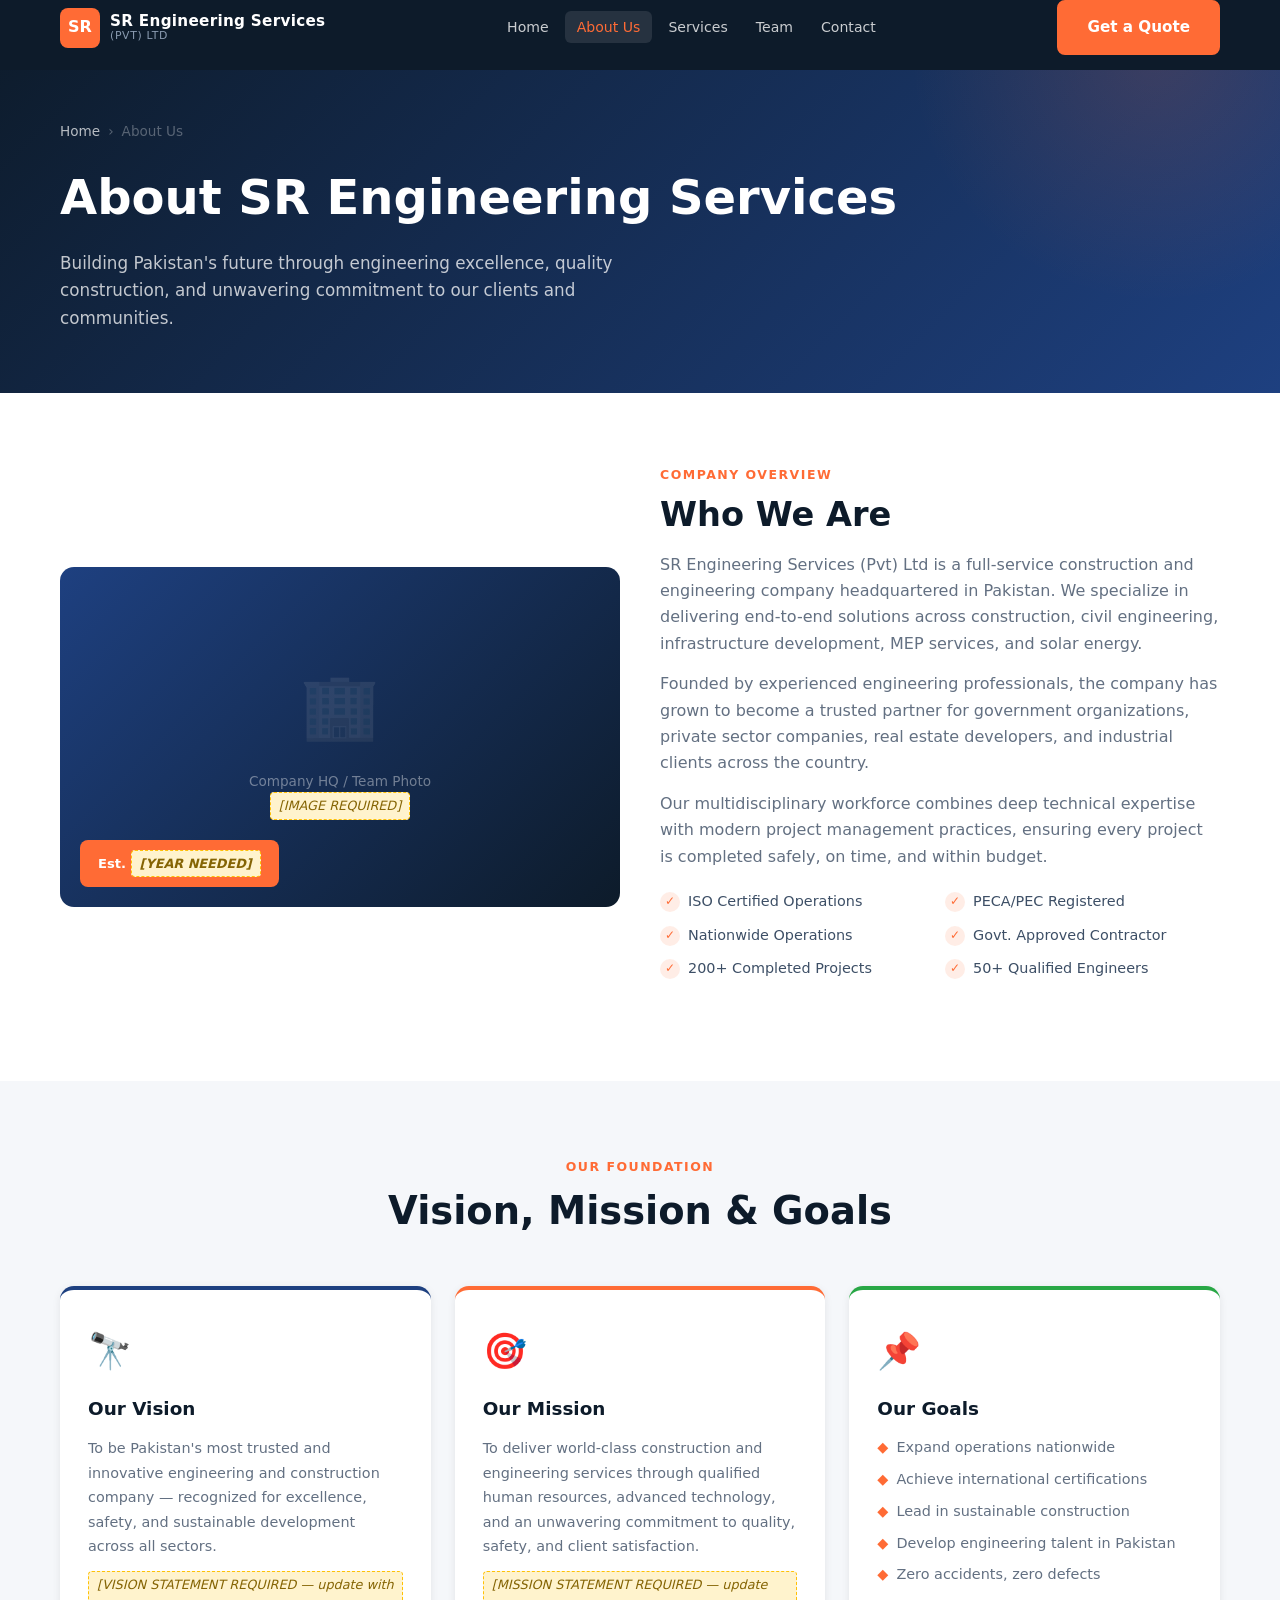
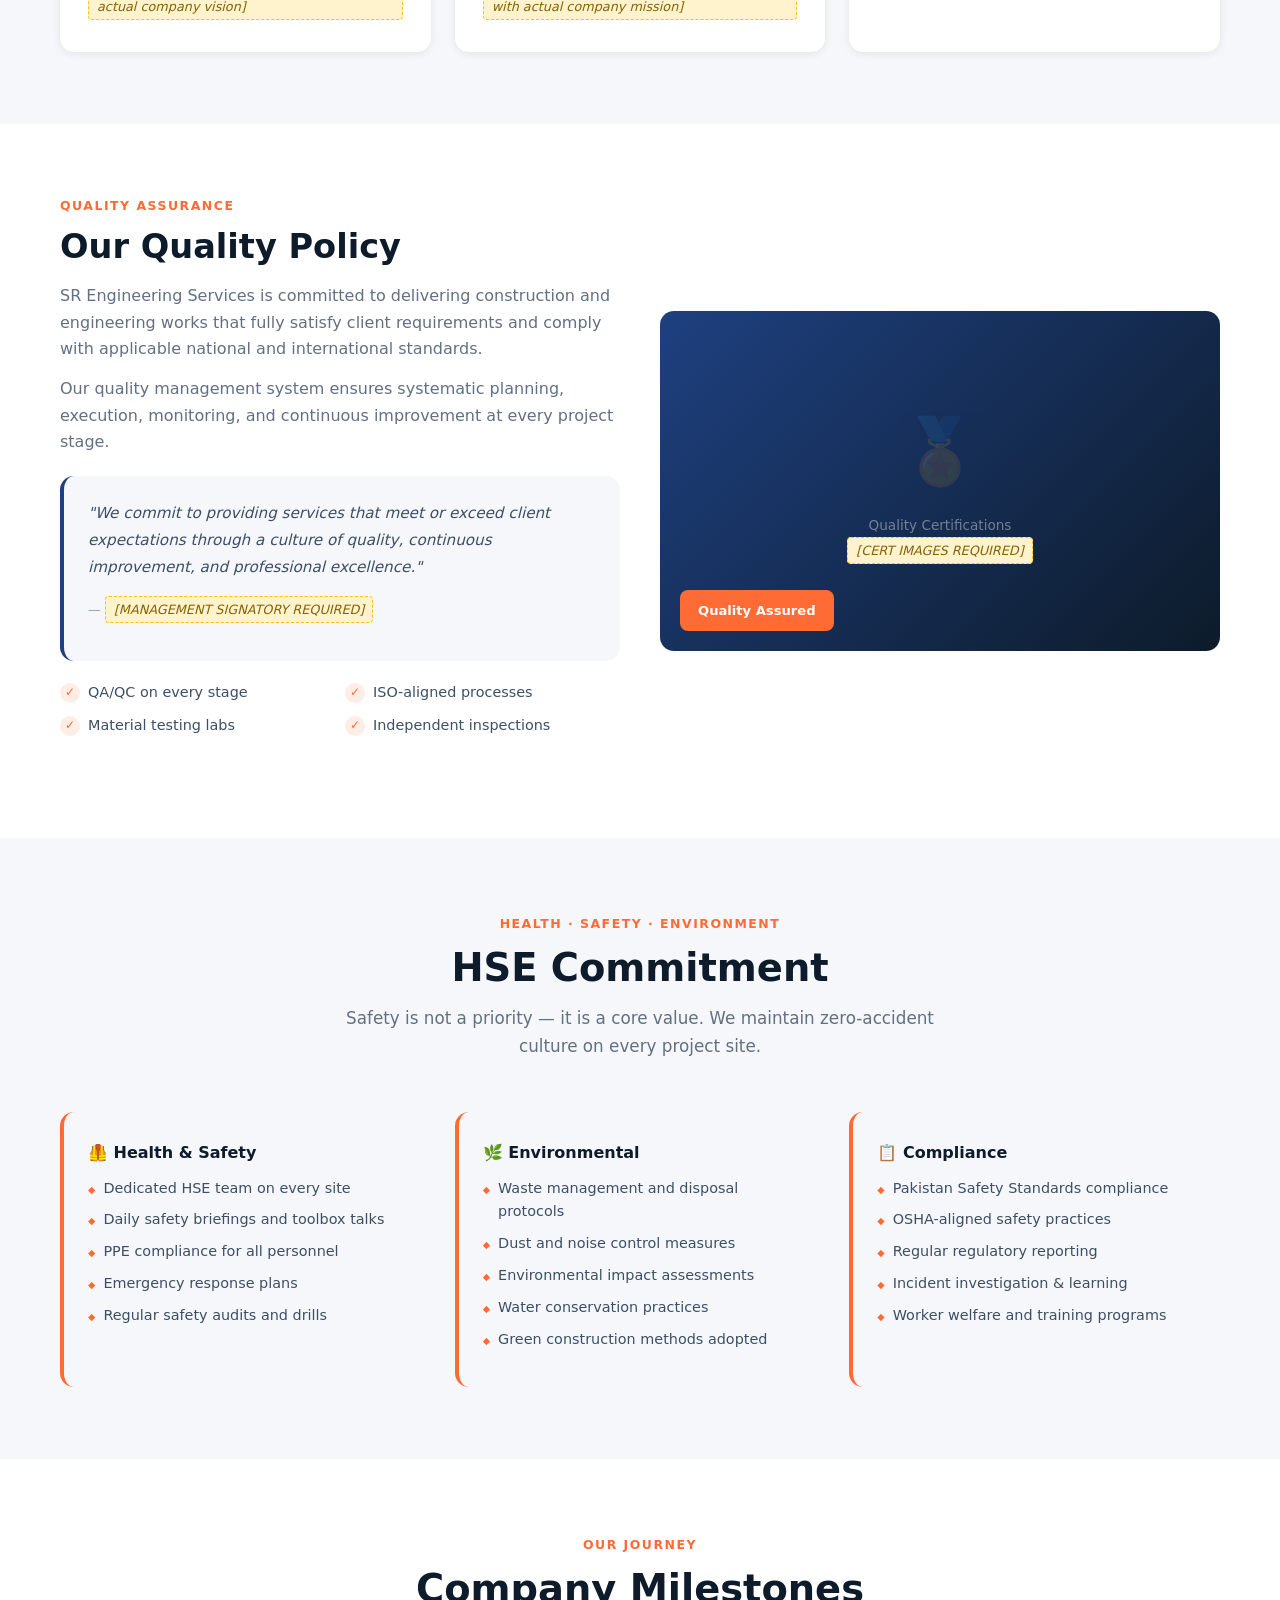
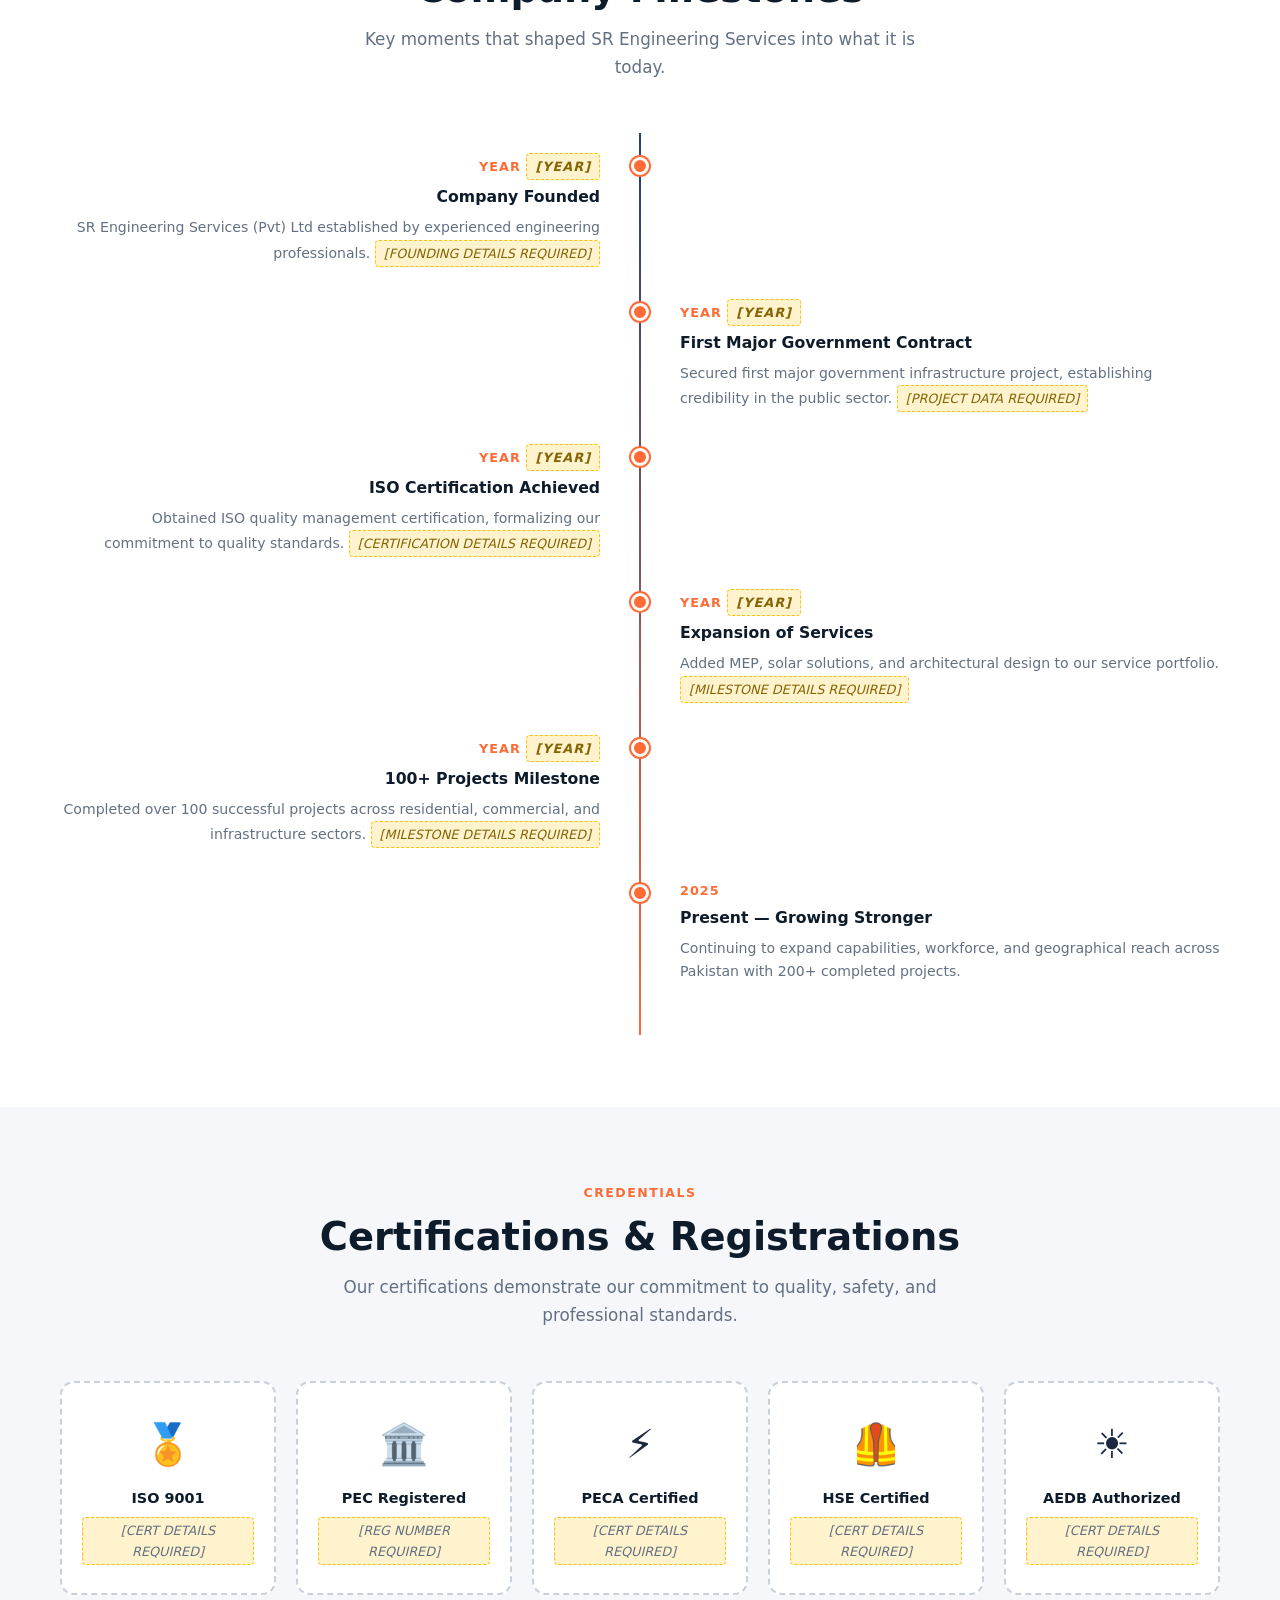
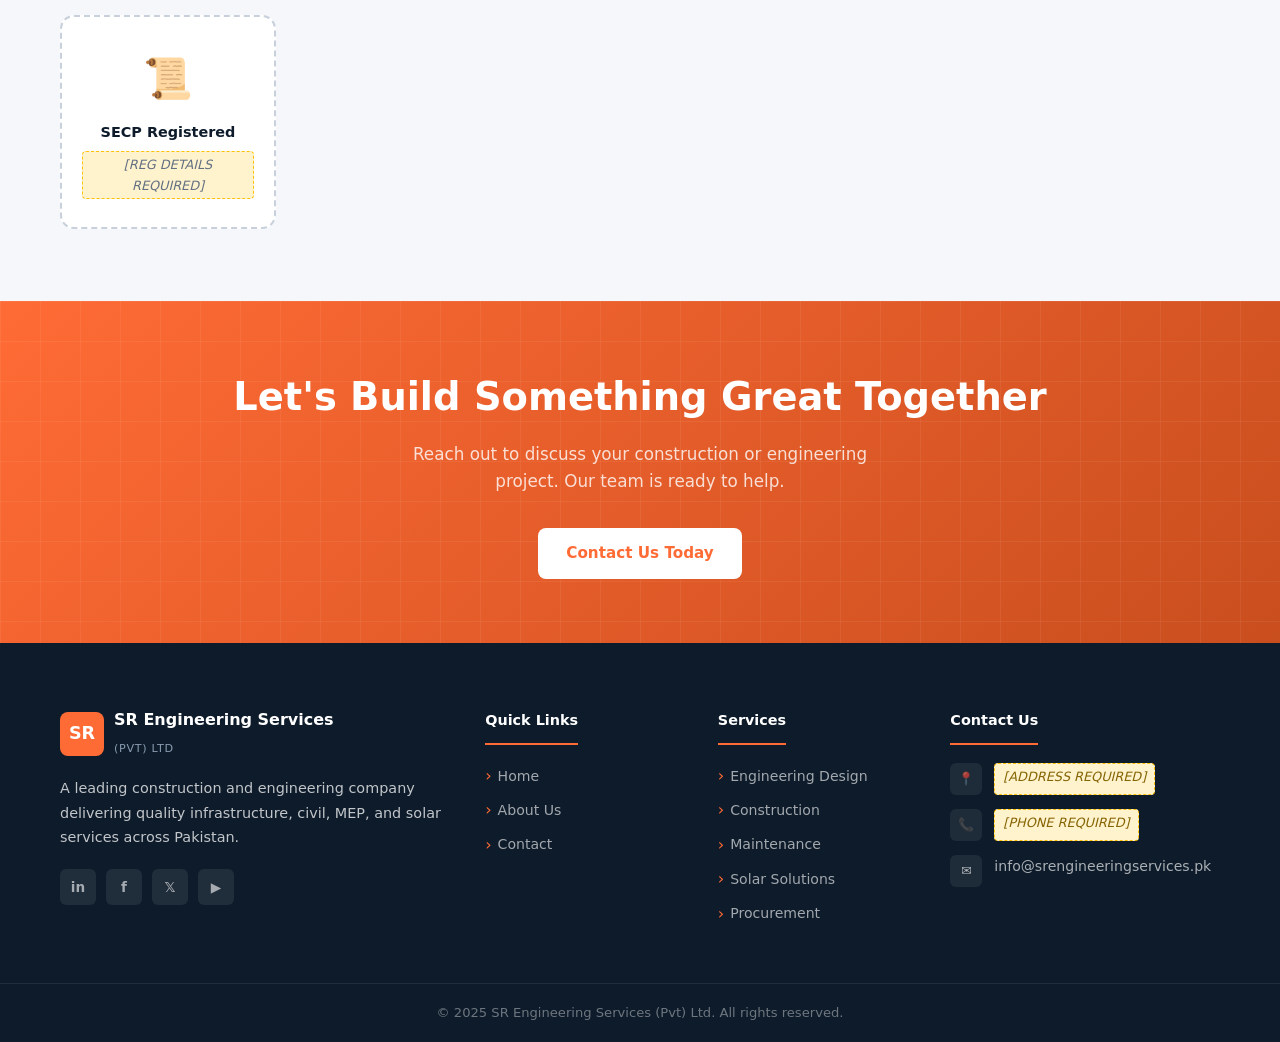
==== commit 55afc93f: "Few pages hidden." ====
--- a/about.html
+++ b/about.html
@@ -1,4 +1,4 @@
-<!DOCTYPE html>
+﻿<!DOCTYPE html>
 <html lang="en">
 <head>
   <meta charset="UTF-8">
@@ -25,11 +25,7 @@
         <li><a href="index.html">Home</a></li>
         <li><a href="about.html" class="active">About Us</a></li>
         <li><a href="services.html">Services</a></li>
-        <li><a href="projects.html">Projects</a></li>
-        <li><a href="experience.html">Experience</a></li>
-        <li><a href="equipment.html">Equipment</a></li>
         <li><a href="team.html">Team</a></li>
-        <li><a href="organization.html">Organization</a></li>
         <li><a href="contact.html">Contact</a></li>
       </ul>
       <a href="contact.html" class="nav-cta btn btn-primary">Get a Quote</a>
@@ -42,11 +38,7 @@
     <a href="index.html">Home</a>
     <a href="about.html" class="active">About Us</a>
     <a href="services.html">Services</a>
-    <a href="projects.html">Projects</a>
-    <a href="experience.html">Experience</a>
-    <a href="equipment.html">Equipment</a>
     <a href="team.html">Team</a>
-    <a href="organization.html">Organization</a>
     <a href="contact.html">Contact</a>
     <a href="contact.html" class="btn btn-primary">Get a Quote</a>
   </div>
@@ -334,8 +326,6 @@
         <ul>
           <li><a href="index.html">Home</a></li>
           <li><a href="about.html">About Us</a></li>
-          <li><a href="projects.html">Projects</a></li>
-          <li><a href="experience.html">Experience</a></li>
           <li><a href="contact.html">Contact</a></li>
         </ul>
       </div>
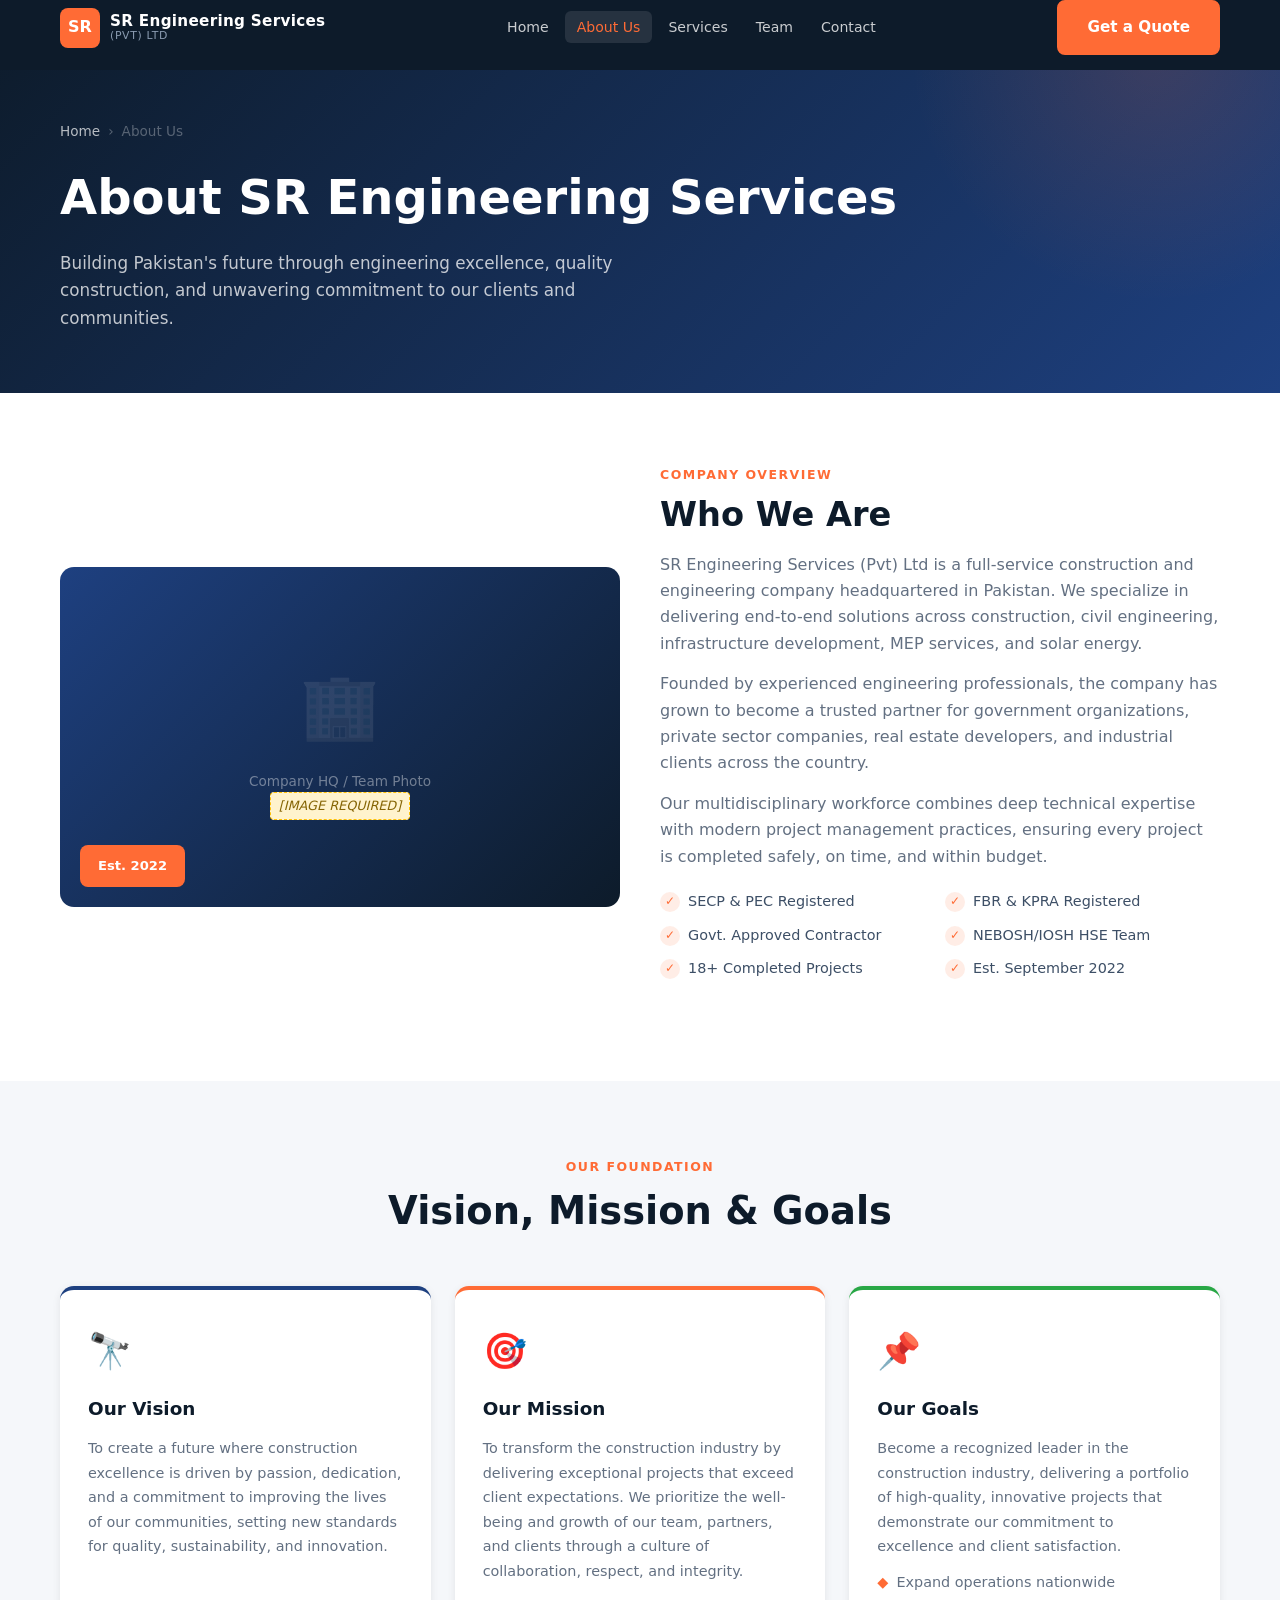
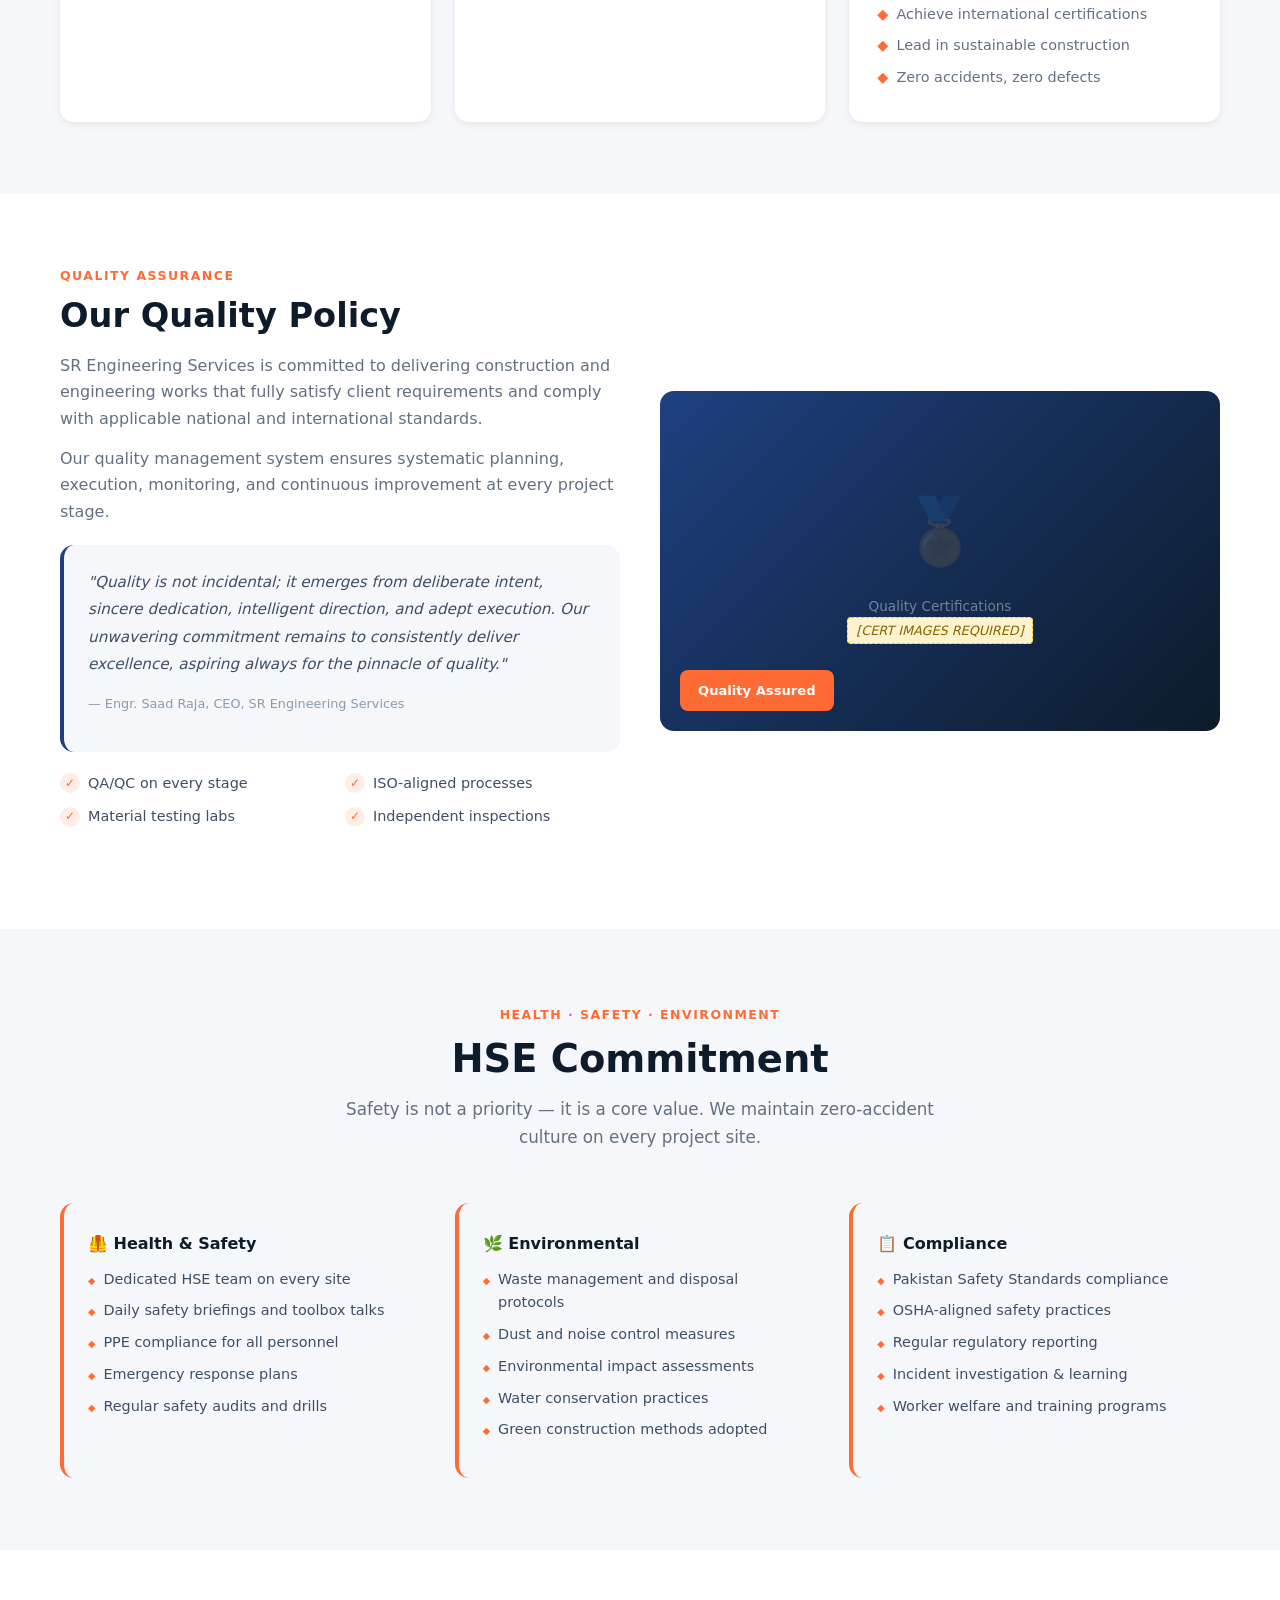
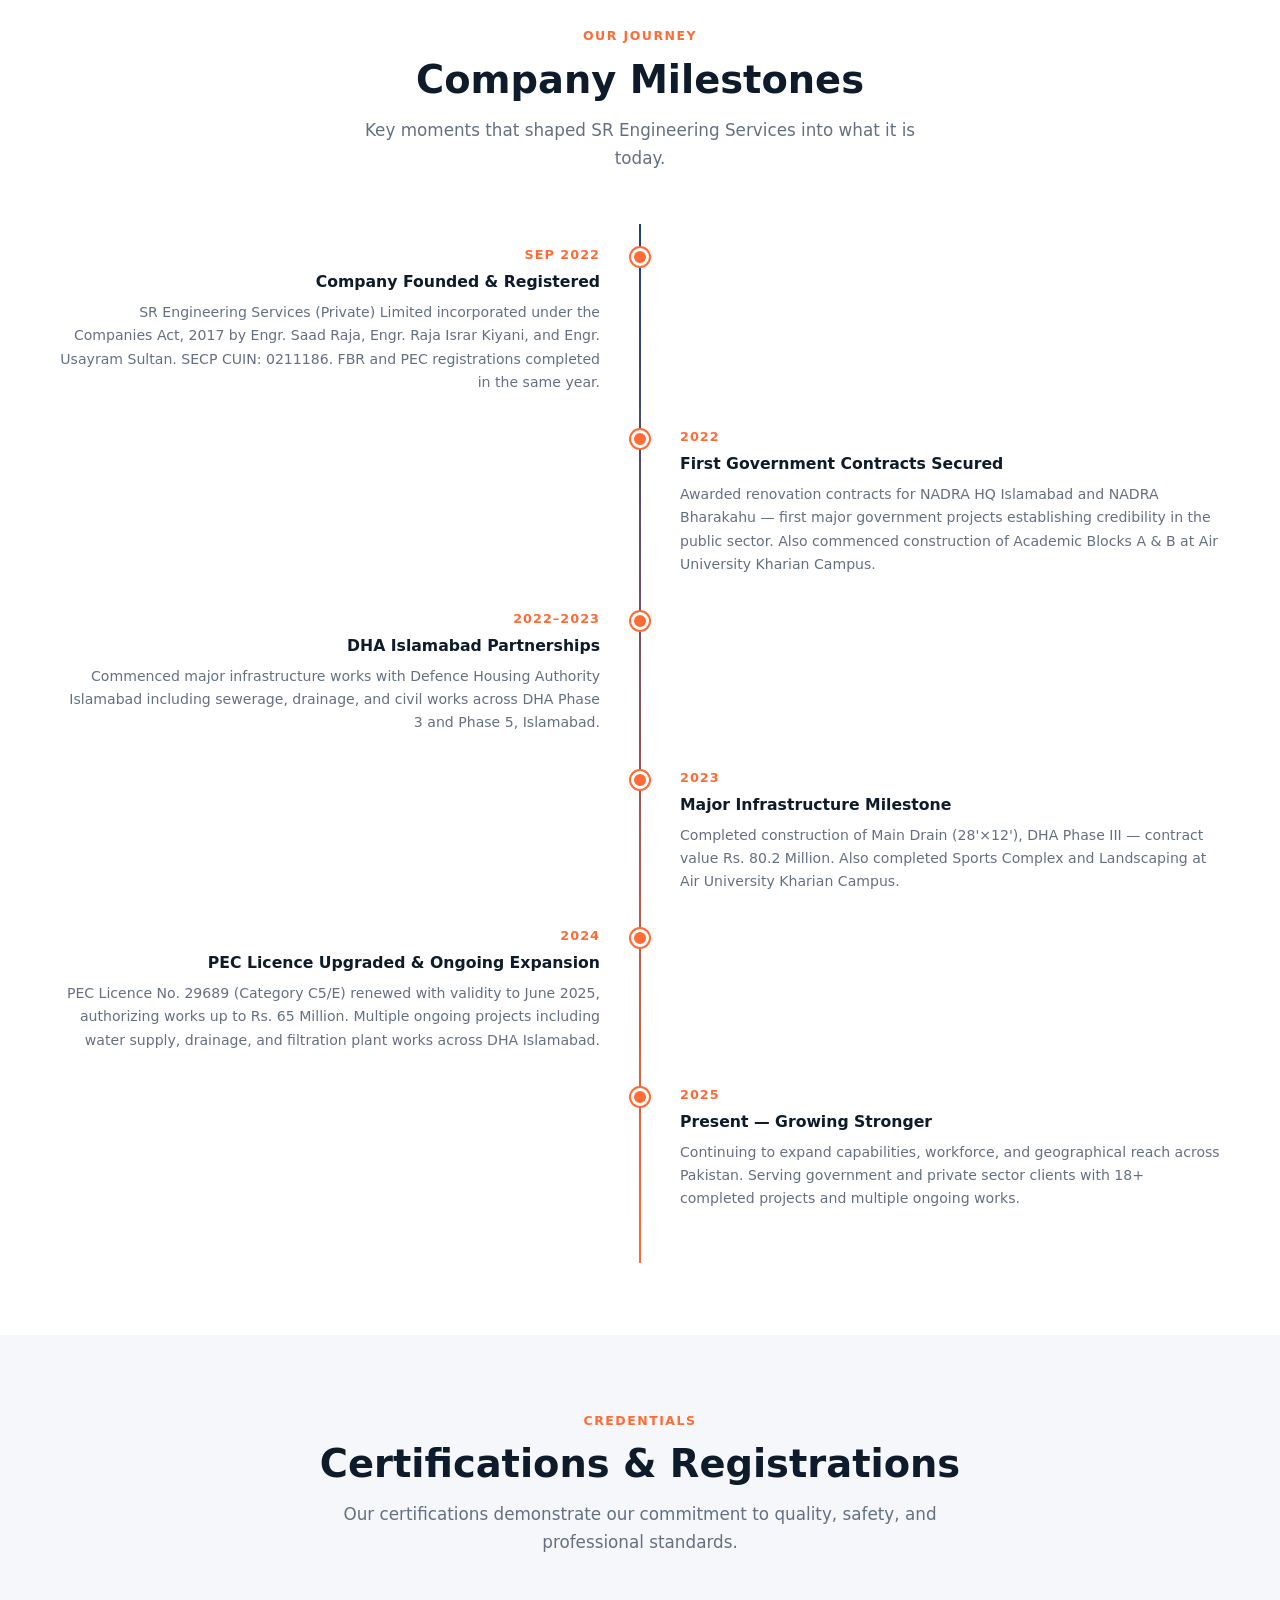
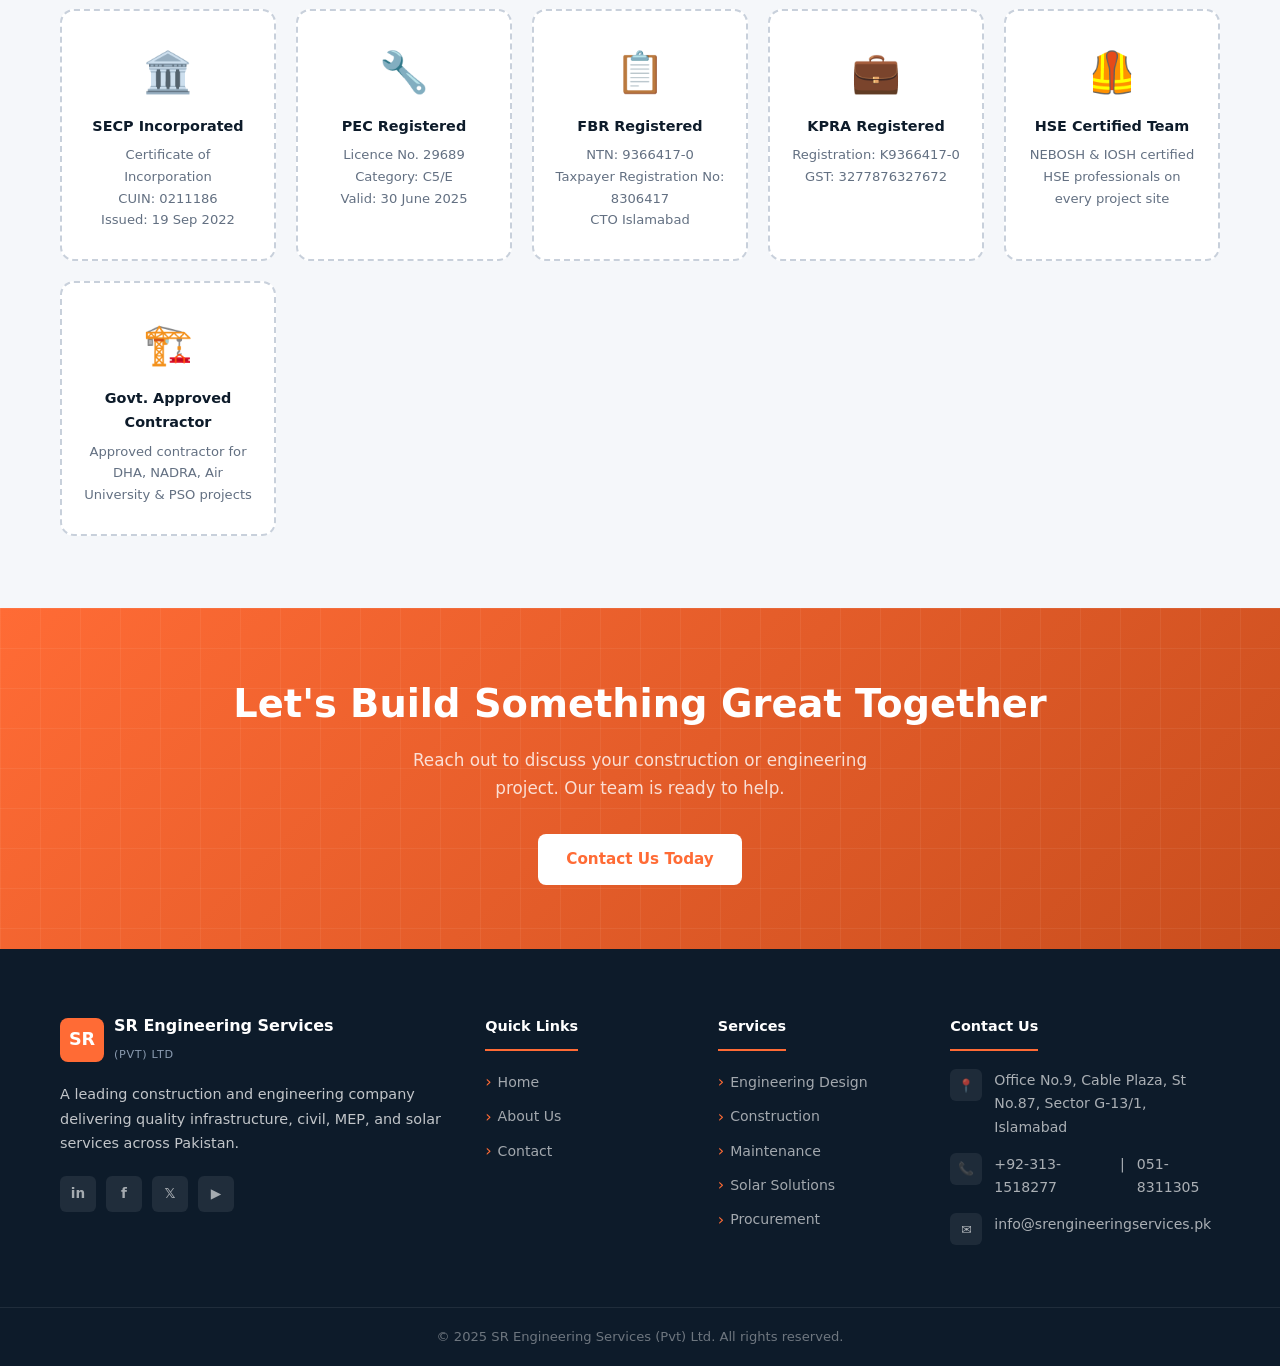
==== commit ca5b1585: "Content: populate all pages with real company data from PDF extraction Replace all [PLACEHOLDER] con" ====
--- a/about.html
+++ b/about.html
@@ -68,7 +68,7 @@
             <div class="big-icon">🏢</div>
             <p>Company HQ / Team Photo<br><span class="content-needed">[IMAGE REQUIRED]</span></p>
           </div>
-          <div class="about-tag">Est. <span class="content-needed">[YEAR NEEDED]</span></div>
+          <div class="about-tag">Est. 2022</div>
         </div>
         <div class="about-preview-text">
           <span class="eyebrow">Company Overview</span>
@@ -77,12 +77,12 @@
           <p>Founded by experienced engineering professionals, the company has grown to become a trusted partner for government organizations, private sector companies, real estate developers, and industrial clients across the country.</p>
           <p>Our multidisciplinary workforce combines deep technical expertise with modern project management practices, ensuring every project is completed safely, on time, and within budget.</p>
           <div class="about-features">
-            <div class="about-feature">ISO Certified Operations</div>
-            <div class="about-feature">PECA/PEC Registered</div>
-            <div class="about-feature">Nationwide Operations</div>
+            <div class="about-feature">SECP & PEC Registered</div>
+            <div class="about-feature">FBR & KPRA Registered</div>
             <div class="about-feature">Govt. Approved Contractor</div>
-            <div class="about-feature">200+ Completed Projects</div>
-            <div class="about-feature">50+ Qualified Engineers</div>
+            <div class="about-feature">NEBOSH/IOSH HSE Team</div>
+            <div class="about-feature">18+ Completed Projects</div>
+            <div class="about-feature">Est. September 2022</div>
           </div>
         </div>
       </div>
@@ -100,23 +100,21 @@
         <div class="vmg-card">
           <div class="icon" aria-hidden="true">🔭</div>
           <h3>Our Vision</h3>
-          <p>To be Pakistan's most trusted and innovative engineering and construction company — recognized for excellence, safety, and sustainable development across all sectors.</p>
-          <p style="margin-top:12px; font-size:.87rem; color:var(--gray);"><em class="content-needed">[VISION STATEMENT REQUIRED — update with actual company vision]</em></p>
+          <p>To create a future where construction excellence is driven by passion, dedication, and a commitment to improving the lives of our communities, setting new standards for quality, sustainability, and innovation.</p>
         </div>
         <div class="vmg-card">
           <div class="icon" aria-hidden="true">🎯</div>
           <h3>Our Mission</h3>
-          <p>To deliver world-class construction and engineering services through qualified human resources, advanced technology, and an unwavering commitment to quality, safety, and client satisfaction.</p>
-          <p style="margin-top:12px; font-size:.87rem; color:var(--gray);"><em class="content-needed">[MISSION STATEMENT REQUIRED — update with actual company mission]</em></p>
+          <p>To transform the construction industry by delivering exceptional projects that exceed client expectations. We prioritize the well-being and growth of our team, partners, and clients through a culture of collaboration, respect, and integrity.</p>
         </div>
         <div class="vmg-card">
           <div class="icon" aria-hidden="true">📌</div>
           <h3>Our Goals</h3>
+          <p style="margin-bottom:12px;">Become a recognized leader in the construction industry, delivering a portfolio of high-quality, innovative projects that demonstrate our commitment to excellence and client satisfaction.</p>
           <ul style="padding:0; margin-top:8px;">
             <li style="display:flex; align-items:flex-start; gap:8px; margin-bottom:8px; font-size:.9rem; color:var(--text-lt);"><span style="color:var(--accent); flex-shrink:0;">◆</span> Expand operations nationwide</li>
             <li style="display:flex; align-items:flex-start; gap:8px; margin-bottom:8px; font-size:.9rem; color:var(--text-lt);"><span style="color:var(--accent); flex-shrink:0;">◆</span> Achieve international certifications</li>
             <li style="display:flex; align-items:flex-start; gap:8px; margin-bottom:8px; font-size:.9rem; color:var(--text-lt);"><span style="color:var(--accent); flex-shrink:0;">◆</span> Lead in sustainable construction</li>
-            <li style="display:flex; align-items:flex-start; gap:8px; margin-bottom:8px; font-size:.9rem; color:var(--text-lt);"><span style="color:var(--accent); flex-shrink:0;">◆</span> Develop engineering talent in Pakistan</li>
             <li style="display:flex; align-items:flex-start; gap:8px; font-size:.9rem; color:var(--text-lt);"><span style="color:var(--accent); flex-shrink:0;">◆</span> Zero accidents, zero defects</li>
           </ul>
         </div>
@@ -134,8 +132,8 @@
           <p>SR Engineering Services is committed to delivering construction and engineering works that fully satisfy client requirements and comply with applicable national and international standards.</p>
           <p>Our quality management system ensures systematic planning, execution, monitoring, and continuous improvement at every project stage.</p>
           <div style="background:var(--light); border-radius:var(--radius-lg); padding:24px; margin-top:20px; border-left:4px solid var(--primary);">
-            <p style="font-style:italic; color:var(--text-md); font-size:.95rem; line-height:1.8;">"We commit to providing services that meet or exceed client expectations through a culture of quality, continuous improvement, and professional excellence."</p>
-            <p style="font-size:.8rem; color:var(--gray); margin-top:10px;">— <span class="content-needed">[MANAGEMENT SIGNATORY REQUIRED]</span></p>
+            <p style="font-style:italic; color:var(--text-md); font-size:.95rem; line-height:1.8;">"Quality is not incidental; it emerges from deliberate intent, sincere dedication, intelligent direction, and adept execution. Our unwavering commitment remains to consistently deliver excellence, aspiring always for the pinnacle of quality."</p>
+            <p style="font-size:.8rem; color:var(--gray); margin-top:10px;">— Engr. Saad Raja, CEO, SR Engineering Services</p>
           </div>
           <div class="about-features" style="margin-top:20px;">
             <div class="about-feature">QA/QC on every stage</div>
@@ -209,39 +207,39 @@
       <div class="timeline">
         <div class="timeline-item">
           <div class="timeline-dot" aria-hidden="true"></div>
-          <div class="timeline-year">Year <span class="content-needed">[YEAR]</span></div>
-          <h4>Company Founded</h4>
-          <p>SR Engineering Services (Pvt) Ltd established by experienced engineering professionals. <span class="content-needed">[FOUNDING DETAILS REQUIRED]</span></p>
-        </div>
-        <div class="timeline-item">
-          <div class="timeline-dot" aria-hidden="true"></div>
-          <div class="timeline-year">Year <span class="content-needed">[YEAR]</span></div>
-          <h4>First Major Government Contract</h4>
-          <p>Secured first major government infrastructure project, establishing credibility in the public sector. <span class="content-needed">[PROJECT DATA REQUIRED]</span></p>
-        </div>
-        <div class="timeline-item">
-          <div class="timeline-dot" aria-hidden="true"></div>
-          <div class="timeline-year">Year <span class="content-needed">[YEAR]</span></div>
-          <h4>ISO Certification Achieved</h4>
-          <p>Obtained ISO quality management certification, formalizing our commitment to quality standards. <span class="content-needed">[CERTIFICATION DETAILS REQUIRED]</span></p>
-        </div>
-        <div class="timeline-item">
-          <div class="timeline-dot" aria-hidden="true"></div>
-          <div class="timeline-year">Year <span class="content-needed">[YEAR]</span></div>
-          <h4>Expansion of Services</h4>
-          <p>Added MEP, solar solutions, and architectural design to our service portfolio. <span class="content-needed">[MILESTONE DETAILS REQUIRED]</span></p>
-        </div>
-        <div class="timeline-item">
-          <div class="timeline-dot" aria-hidden="true"></div>
-          <div class="timeline-year">Year <span class="content-needed">[YEAR]</span></div>
-          <h4>100+ Projects Milestone</h4>
-          <p>Completed over 100 successful projects across residential, commercial, and infrastructure sectors. <span class="content-needed">[MILESTONE DETAILS REQUIRED]</span></p>
+          <div class="timeline-year">Sep 2022</div>
+          <h4>Company Founded & Registered</h4>
+          <p>SR Engineering Services (Private) Limited incorporated under the Companies Act, 2017 by Engr. Saad Raja, Engr. Raja Israr Kiyani, and Engr. Usayram Sultan. SECP CUIN: 0211186. FBR and PEC registrations completed in the same year.</p>
+        </div>
+        <div class="timeline-item">
+          <div class="timeline-dot" aria-hidden="true"></div>
+          <div class="timeline-year">2022</div>
+          <h4>First Government Contracts Secured</h4>
+          <p>Awarded renovation contracts for NADRA HQ Islamabad and NADRA Bharakahu — first major government projects establishing credibility in the public sector. Also commenced construction of Academic Blocks A & B at Air University Kharian Campus.</p>
+        </div>
+        <div class="timeline-item">
+          <div class="timeline-dot" aria-hidden="true"></div>
+          <div class="timeline-year">2022–2023</div>
+          <h4>DHA Islamabad Partnerships</h4>
+          <p>Commenced major infrastructure works with Defence Housing Authority Islamabad including sewerage, drainage, and civil works across DHA Phase 3 and Phase 5, Islamabad.</p>
+        </div>
+        <div class="timeline-item">
+          <div class="timeline-dot" aria-hidden="true"></div>
+          <div class="timeline-year">2023</div>
+          <h4>Major Infrastructure Milestone</h4>
+          <p>Completed construction of Main Drain (28'×12'), DHA Phase III — contract value Rs. 80.2 Million. Also completed Sports Complex and Landscaping at Air University Kharian Campus.</p>
+        </div>
+        <div class="timeline-item">
+          <div class="timeline-dot" aria-hidden="true"></div>
+          <div class="timeline-year">2024</div>
+          <h4>PEC Licence Upgraded & Ongoing Expansion</h4>
+          <p>PEC Licence No. 29689 (Category C5/E) renewed with validity to June 2025, authorizing works up to Rs. 65 Million. Multiple ongoing projects including water supply, drainage, and filtration plant works across DHA Islamabad.</p>
         </div>
         <div class="timeline-item">
           <div class="timeline-dot" aria-hidden="true"></div>
           <div class="timeline-year">2025</div>
           <h4>Present — Growing Stronger</h4>
-          <p>Continuing to expand capabilities, workforce, and geographical reach across Pakistan with 200+ completed projects.</p>
+          <p>Continuing to expand capabilities, workforce, and geographical reach across Pakistan. Serving government and private sector clients with 18+ completed projects and multiple ongoing works.</p>
         </div>
       </div>
     </div>
@@ -257,34 +255,34 @@
       </div>
       <div class="cert-grid">
         <div class="cert-card">
-          <div class="icon" aria-hidden="true">🏅</div>
-          <h4 style="font-size:.9rem; font-weight:700; color:var(--dark); margin-bottom:6px;">ISO 9001</h4>
-          <p class="content-needed">[CERT DETAILS REQUIRED]</p>
-        </div>
-        <div class="cert-card">
           <div class="icon" aria-hidden="true">🏛️</div>
+          <h4 style="font-size:.9rem; font-weight:700; color:var(--dark); margin-bottom:6px;">SECP Incorporated</h4>
+          <p style="font-size:.82rem; color:var(--text-lt);">Certificate of Incorporation<br>CUIN: 0211186<br>Issued: 19 Sep 2022</p>
+        </div>
+        <div class="cert-card">
+          <div class="icon" aria-hidden="true">🔧</div>
           <h4 style="font-size:.9rem; font-weight:700; color:var(--dark); margin-bottom:6px;">PEC Registered</h4>
-          <p class="content-needed">[REG NUMBER REQUIRED]</p>
-        </div>
-        <div class="cert-card">
-          <div class="icon" aria-hidden="true">⚡</div>
-          <h4 style="font-size:.9rem; font-weight:700; color:var(--dark); margin-bottom:6px;">PECA Certified</h4>
-          <p class="content-needed">[CERT DETAILS REQUIRED]</p>
+          <p style="font-size:.82rem; color:var(--text-lt);">Licence No. 29689<br>Category: C5/E<br>Valid: 30 June 2025</p>
+        </div>
+        <div class="cert-card">
+          <div class="icon" aria-hidden="true">📋</div>
+          <h4 style="font-size:.9rem; font-weight:700; color:var(--dark); margin-bottom:6px;">FBR Registered</h4>
+          <p style="font-size:.82rem; color:var(--text-lt);">NTN: 9366417-0<br>Taxpayer Registration No: 8306417<br>CTO Islamabad</p>
+        </div>
+        <div class="cert-card">
+          <div class="icon" aria-hidden="true">💼</div>
+          <h4 style="font-size:.9rem; font-weight:700; color:var(--dark); margin-bottom:6px;">KPRA Registered</h4>
+          <p style="font-size:.82rem; color:var(--text-lt);">Registration: K9366417-0<br>GST: 3277876327672</p>
         </div>
         <div class="cert-card">
           <div class="icon" aria-hidden="true">🦺</div>
-          <h4 style="font-size:.9rem; font-weight:700; color:var(--dark); margin-bottom:6px;">HSE Certified</h4>
-          <p class="content-needed">[CERT DETAILS REQUIRED]</p>
-        </div>
-        <div class="cert-card">
-          <div class="icon" aria-hidden="true">☀️</div>
-          <h4 style="font-size:.9rem; font-weight:700; color:var(--dark); margin-bottom:6px;">AEDB Authorized</h4>
-          <p class="content-needed">[CERT DETAILS REQUIRED]</p>
-        </div>
-        <div class="cert-card">
-          <div class="icon" aria-hidden="true">📜</div>
-          <h4 style="font-size:.9rem; font-weight:700; color:var(--dark); margin-bottom:6px;">SECP Registered</h4>
-          <p class="content-needed">[REG DETAILS REQUIRED]</p>
+          <h4 style="font-size:.9rem; font-weight:700; color:var(--dark); margin-bottom:6px;">HSE Certified Team</h4>
+          <p style="font-size:.82rem; color:var(--text-lt);">NEBOSH & IOSH certified HSE professionals on every project site</p>
+        </div>
+        <div class="cert-card">
+          <div class="icon" aria-hidden="true">🏗️</div>
+          <h4 style="font-size:.9rem; font-weight:700; color:var(--dark); margin-bottom:6px;">Govt. Approved Contractor</h4>
+          <p style="font-size:.82rem; color:var(--text-lt);">Approved contractor for DHA, NADRA, Air University & PSO projects</p>
         </div>
       </div>
     </div>
@@ -315,7 +313,7 @@
         </div>
         <p>A leading construction and engineering company delivering quality infrastructure, civil, MEP, and solar services across Pakistan.</p>
         <div class="social-links">
-          <a href="#" aria-label="LinkedIn">in</a>
+          <a href="https://pk.linkedin.com/company/sr-engineering-services" target="_blank" rel="noopener" aria-label="LinkedIn">in</a>
           <a href="#" aria-label="Facebook">f</a>
           <a href="#" aria-label="Twitter">𝕏</a>
           <a href="#" aria-label="YouTube">▶</a>
@@ -343,11 +341,11 @@
         <h4>Contact Us</h4>
         <div class="footer-contact-item">
           <div class="icon" aria-hidden="true">📍</div>
-          <span class="content-needed">[ADDRESS REQUIRED]</span>
+          Office No.9, Cable Plaza, St No.87, Sector G-13/1, Islamabad
         </div>
         <div class="footer-contact-item">
           <div class="icon" aria-hidden="true">📞</div>
-          <span class="content-needed">[PHONE REQUIRED]</span>
+          <a href="tel:+923131518277">+92-313-1518277</a> | <a href="tel:05183113050">051-8311305</a>
         </div>
         <div class="footer-contact-item">
           <div class="icon" aria-hidden="true">✉️</div>
@@ -366,3 +364,6 @@
 <script src="js/main.js"></script>
 </body>
 </html>
+
+
+
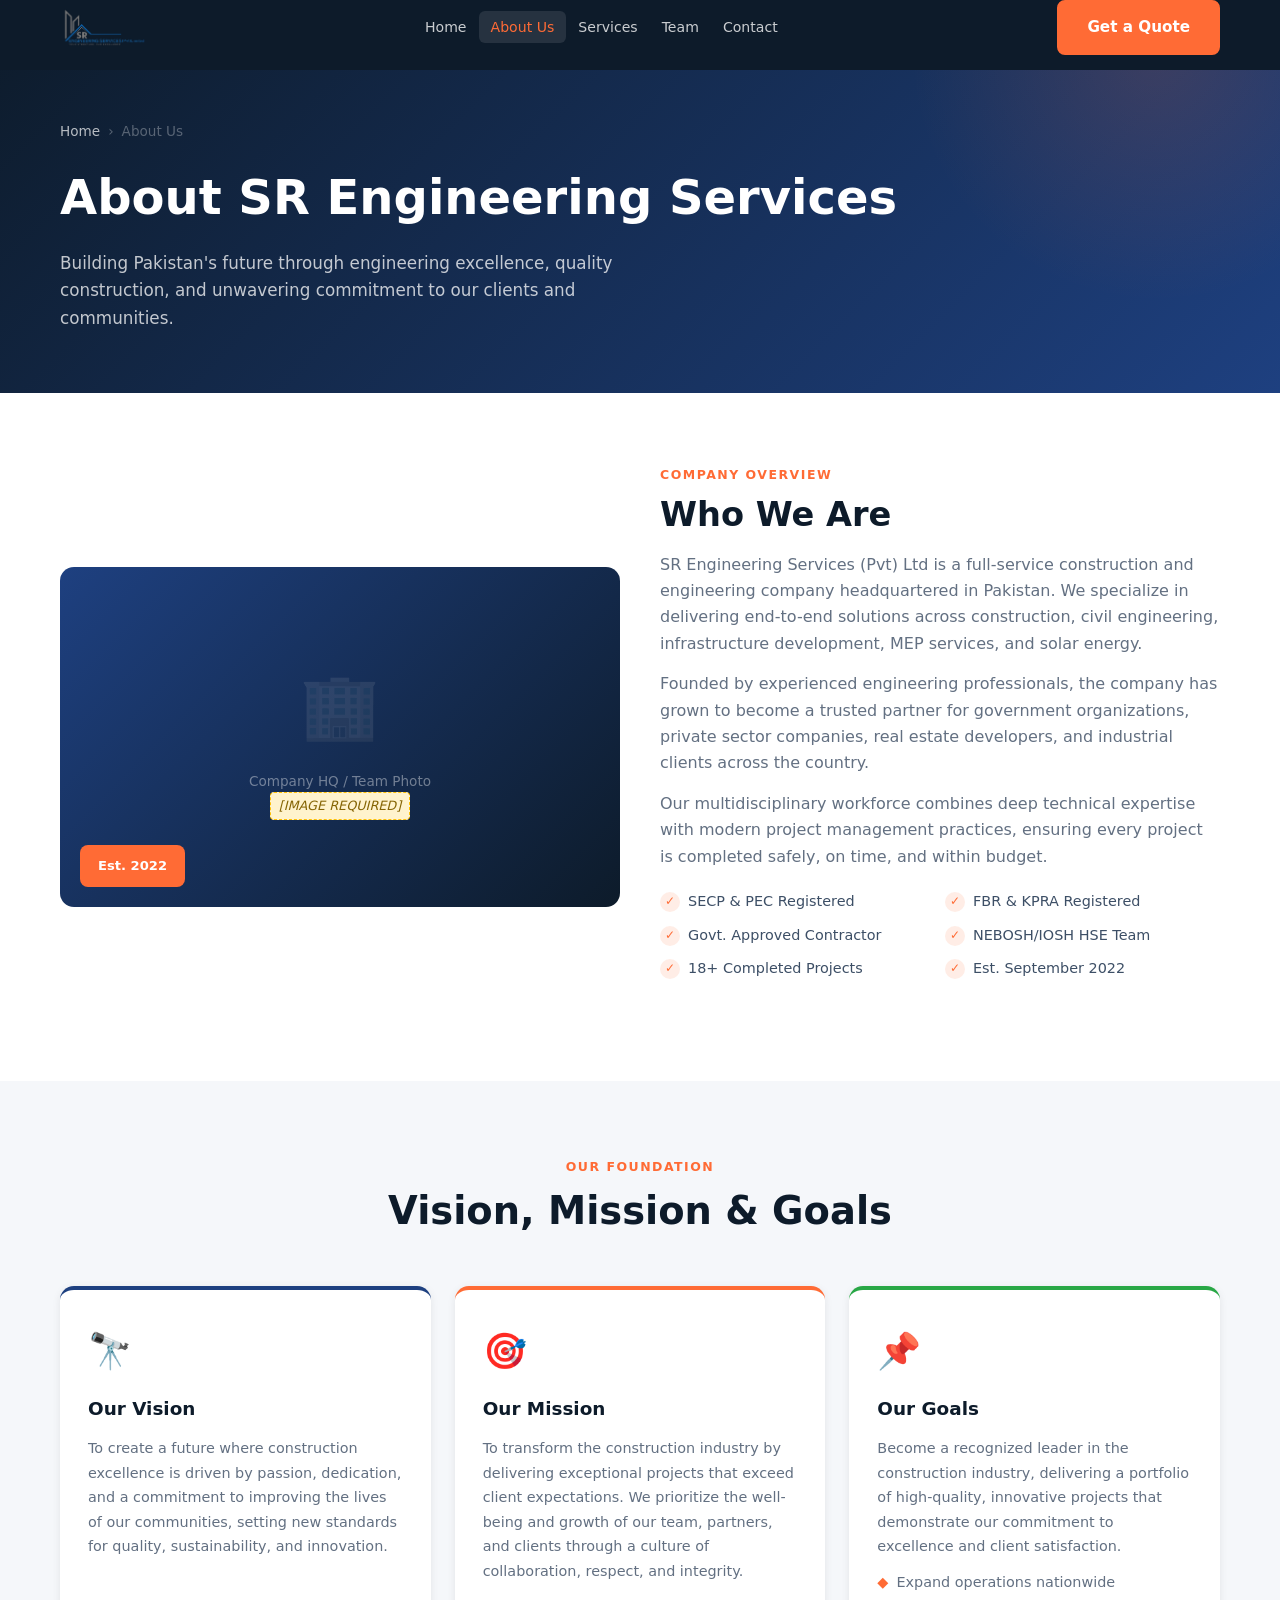
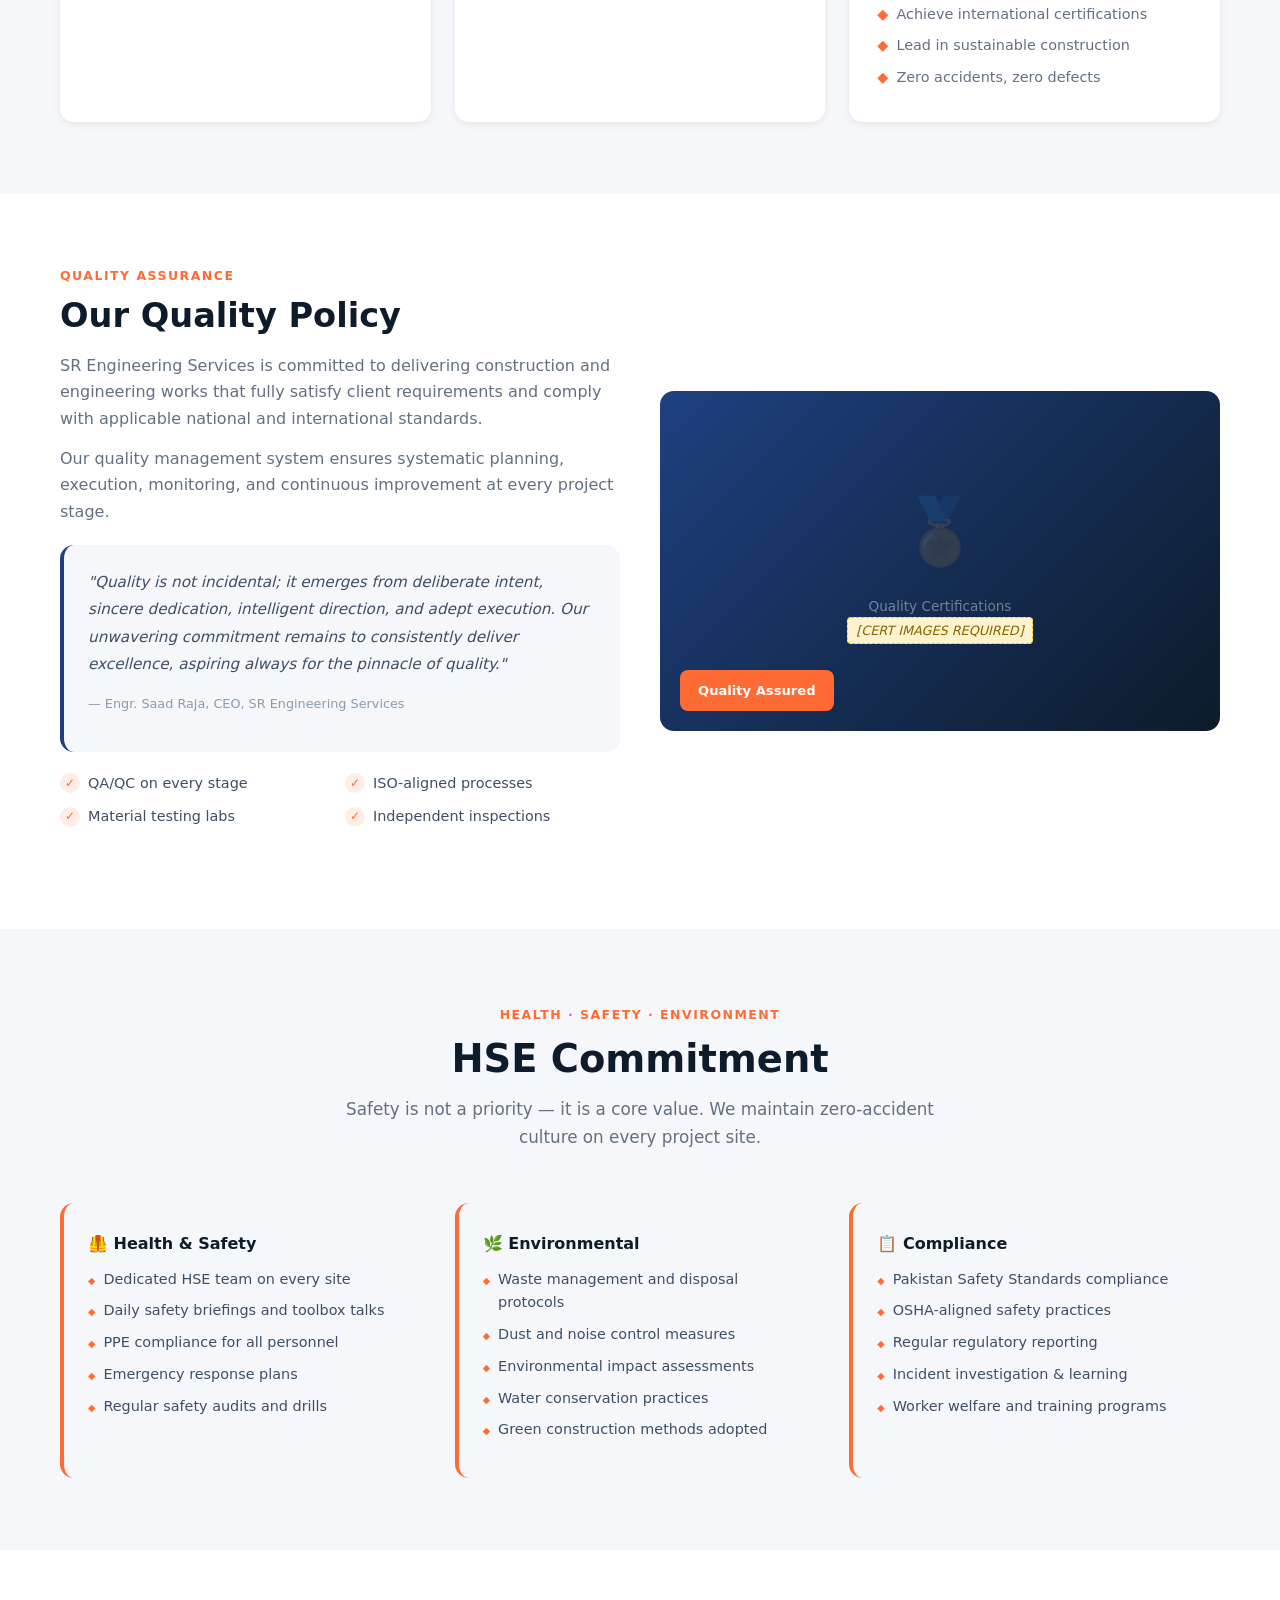
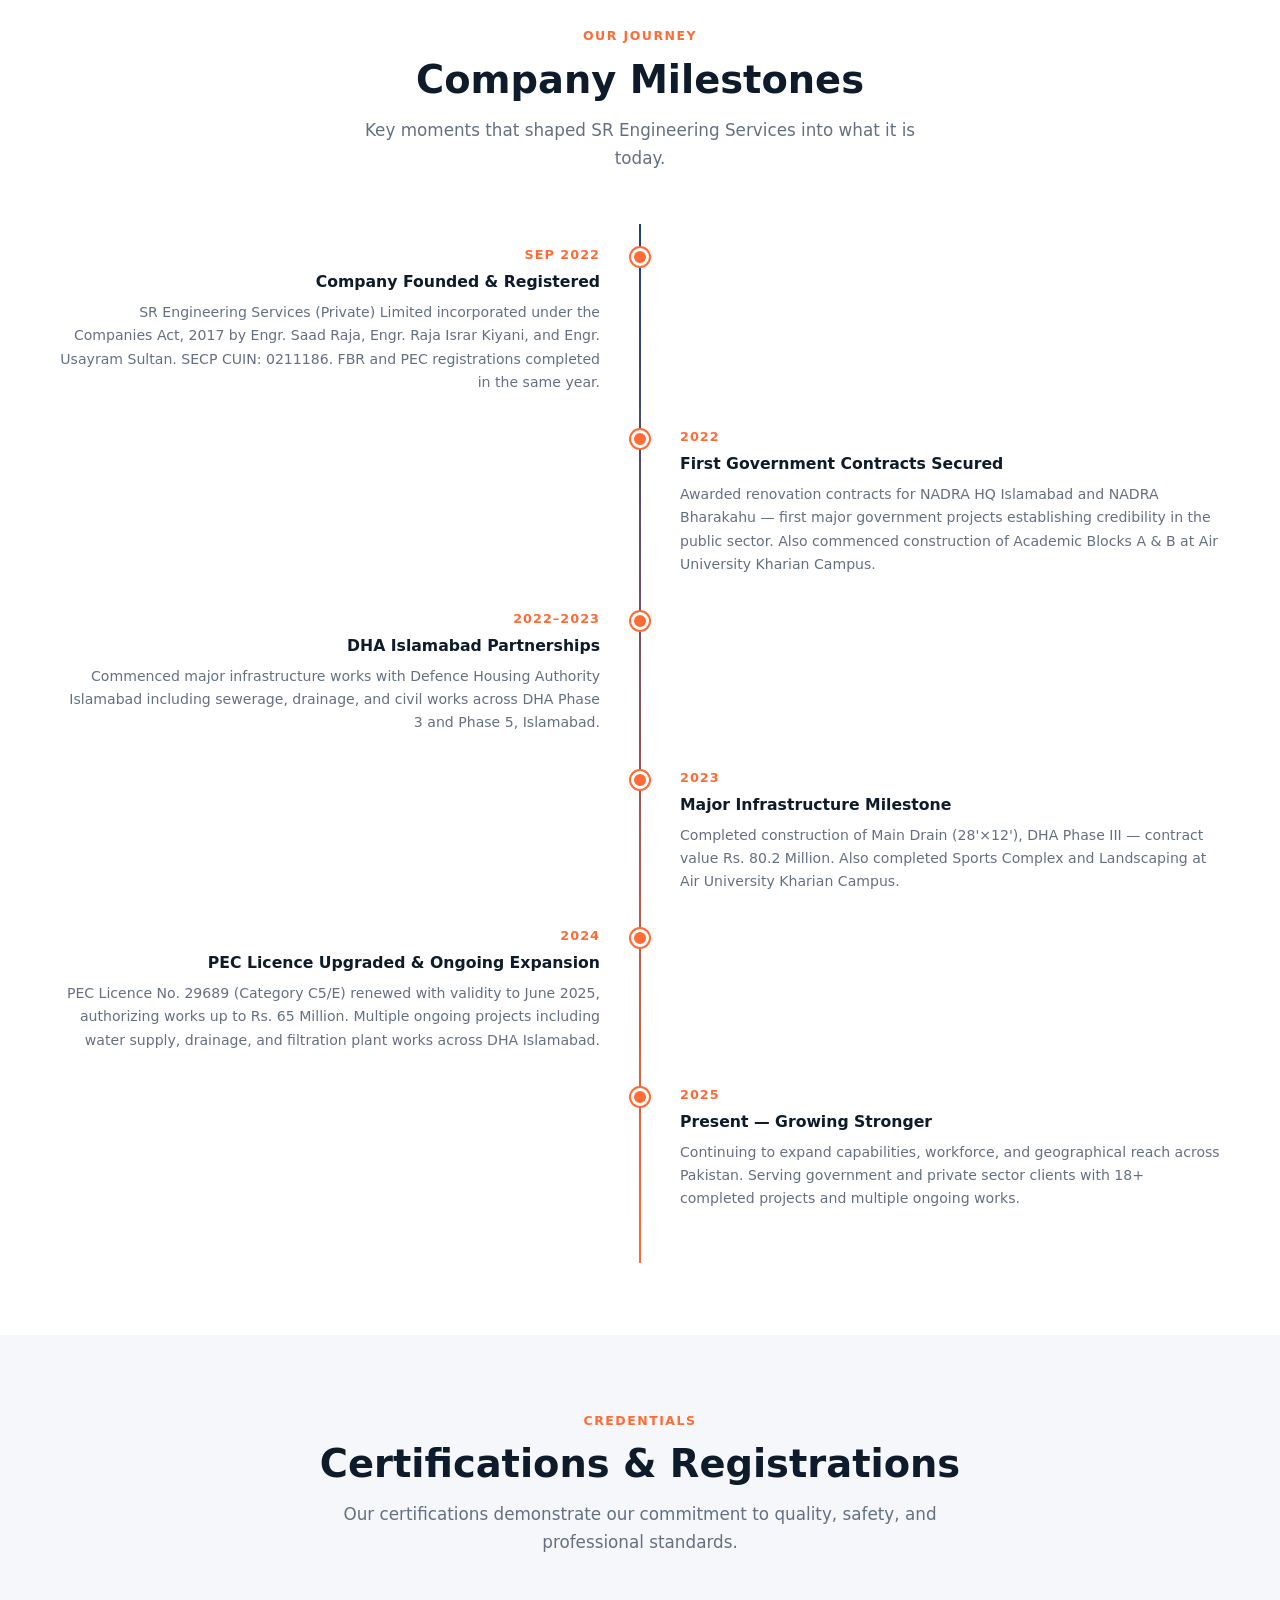
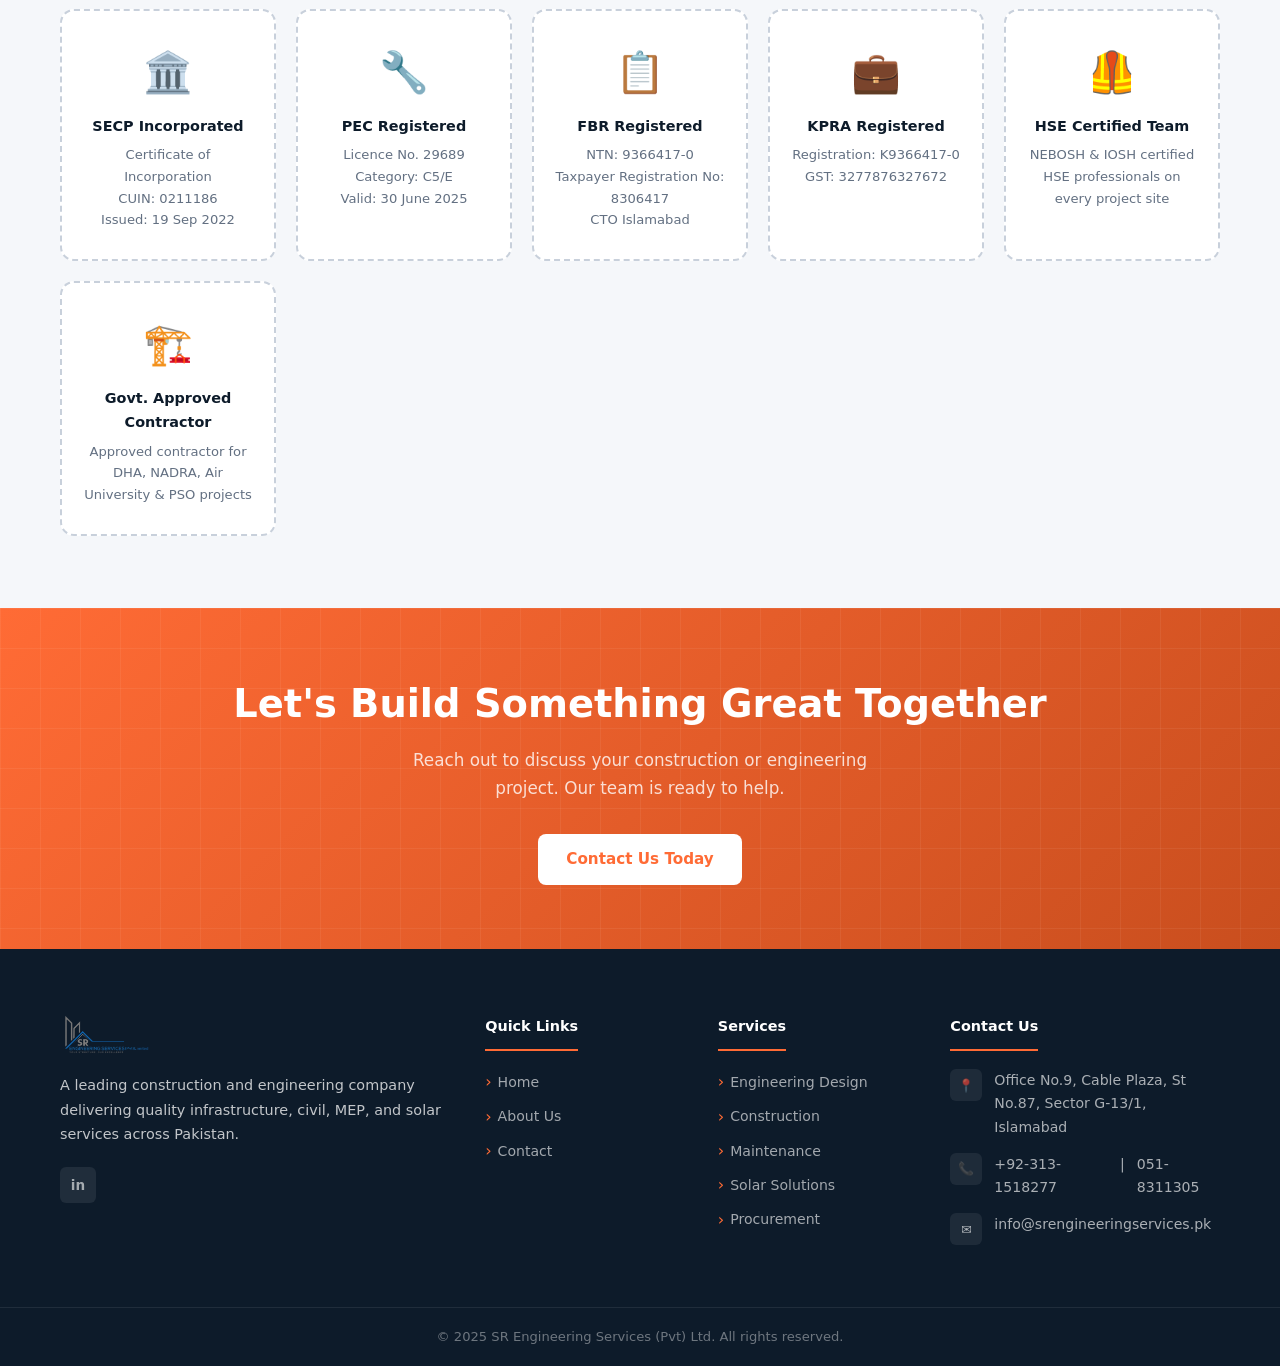
==== commit b3f5fa66: "Revamp site: fix logo, stats, team page; remove unused pages and dead links" ====
--- a/about.html
+++ b/about.html
@@ -15,11 +15,7 @@
   <div class="container">
     <div class="nav-inner">
       <a href="index.html" class="nav-logo" aria-label="SR Engineering Services Home">
-        <div class="logo-icon" aria-hidden="true">SR</div>
-        <div class="logo-text">
-          <strong>SR Engineering Services</strong>
-          <span>(Pvt) Ltd</span>
-        </div>
+        <img src="images/sr-logo.png" alt="SR Engineering Services" class="logo-img">
       </a>
       <ul class="nav-links" role="list">
         <li><a href="index.html">Home</a></li>
@@ -305,18 +301,11 @@
     <div class="footer-grid">
       <div class="footer-brand">
         <div class="logo-wrap">
-          <div class="logo-icon">SR</div>
-          <div>
-            <strong>SR Engineering Services</strong>
-            <small>(Pvt) Ltd</small>
-          </div>
+          <img src="images/sr-logo.png" alt="SR Engineering Services" class="logo-img">
         </div>
         <p>A leading construction and engineering company delivering quality infrastructure, civil, MEP, and solar services across Pakistan.</p>
         <div class="social-links">
-          <a href="https://pk.linkedin.com/company/sr-engineering-services" target="_blank" rel="noopener" aria-label="LinkedIn">in</a>
-          <a href="#" aria-label="Facebook">f</a>
-          <a href="#" aria-label="Twitter">𝕏</a>
-          <a href="#" aria-label="YouTube">▶</a>
+          <a href="https://www.linkedin.com/company/sr-engineering-services-private-limited/" target="_blank" rel="noopener" aria-label="LinkedIn">in</a>
         </div>
       </div>
       <div class="footer-col">
--- a/css/style.css
+++ b/css/style.css
@@ -225,35 +225,11 @@
   gap: 10px;
 }
 
-.nav-logo .logo-icon {
-  width: 40px;
-  height: 40px;
-  background: var(--accent);
-  border-radius: var(--radius);
-  display: flex;
-  align-items: center;
-  justify-content: center;
-  font-size: 1rem;
-  font-weight: 900;
-  color: var(--white);
+.nav-logo .logo-img {
+  height: 42px;
+  width: auto;
   flex-shrink: 0;
 }
-
-.nav-logo .logo-text {
-  display: flex;
-  flex-direction: column;
-  line-height: 1.1;
-}
-.nav-logo .logo-text strong {
-  font-size: .95rem;
-  font-weight: 800;
-  color: var(--white);
-  letter-spacing: .02em;
-}
-.nav-logo .logo-text span {
-  font-size: .68rem;
-  color: var(--gray);
-  letter-spacing: .06em;
   text-transform: uppercase;
 }
 
@@ -395,12 +371,9 @@
   gap: 10px;
   margin-bottom: 16px;
 }
-.footer-brand .logo-icon {
-  width: 44px; height: 44px;
-  background: var(--accent);
-  border-radius: var(--radius);
-  display: flex; align-items: center; justify-content: center;
-  font-weight: 900; color: var(--white); font-size: 1.1rem;
+.footer-brand .logo-img {
+  height: 44px;
+  width: auto;
 }
 .footer-brand strong { color: var(--white); font-size: 1rem; font-weight: 800; display: block; }
 .footer-brand small  { font-size: .7rem; color: var(--gray); letter-spacing: .06em; text-transform: uppercase; }
@@ -1291,6 +1264,12 @@
   display: flex; align-items: center; justify-content: center;
   font-size: 2.5rem; color: rgba(255,255,255,.6);
 }
+.leader-img {
+  width: 100%; height: 100%;
+  object-fit: cover;
+  object-position: center top;
+  display: block;
+}
 .leader-badge {
   position: absolute;
   bottom: 16px; right: 16px;
@@ -1301,7 +1280,7 @@
   font-size: .75rem;
   font-weight: 700;
 }
-.leader-info { padding: 22px 20px; }
+.leader-info { padding: 24px 20px; text-align: center; }
 .leader-info h3 { font-size: 1.1rem; font-weight: 800; color: var(--dark); margin-bottom: 4px; }
 .leader-info .title { font-size: .85rem; color: var(--accent); font-weight: 600; margin-bottom: 10px; }
 .leader-info p { font-size: .88rem; color: var(--text-lt); line-height: 1.6; }
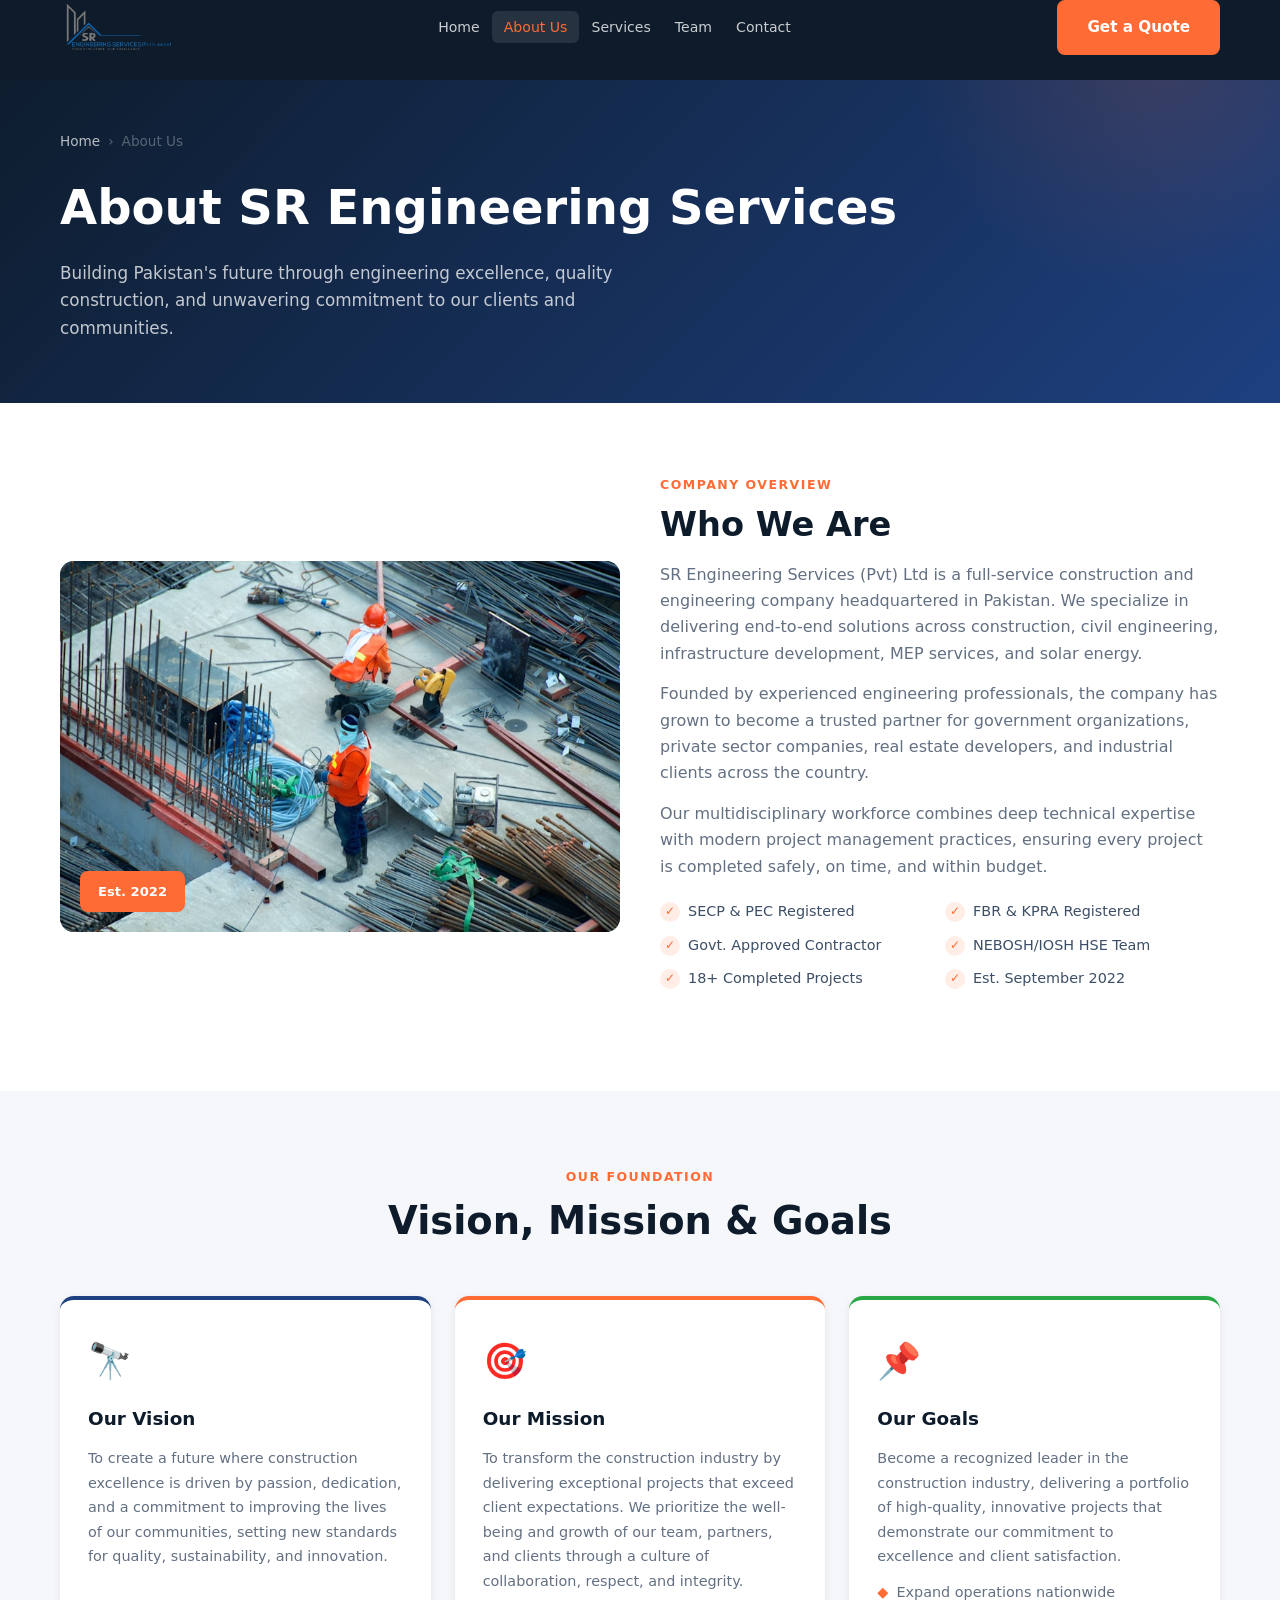
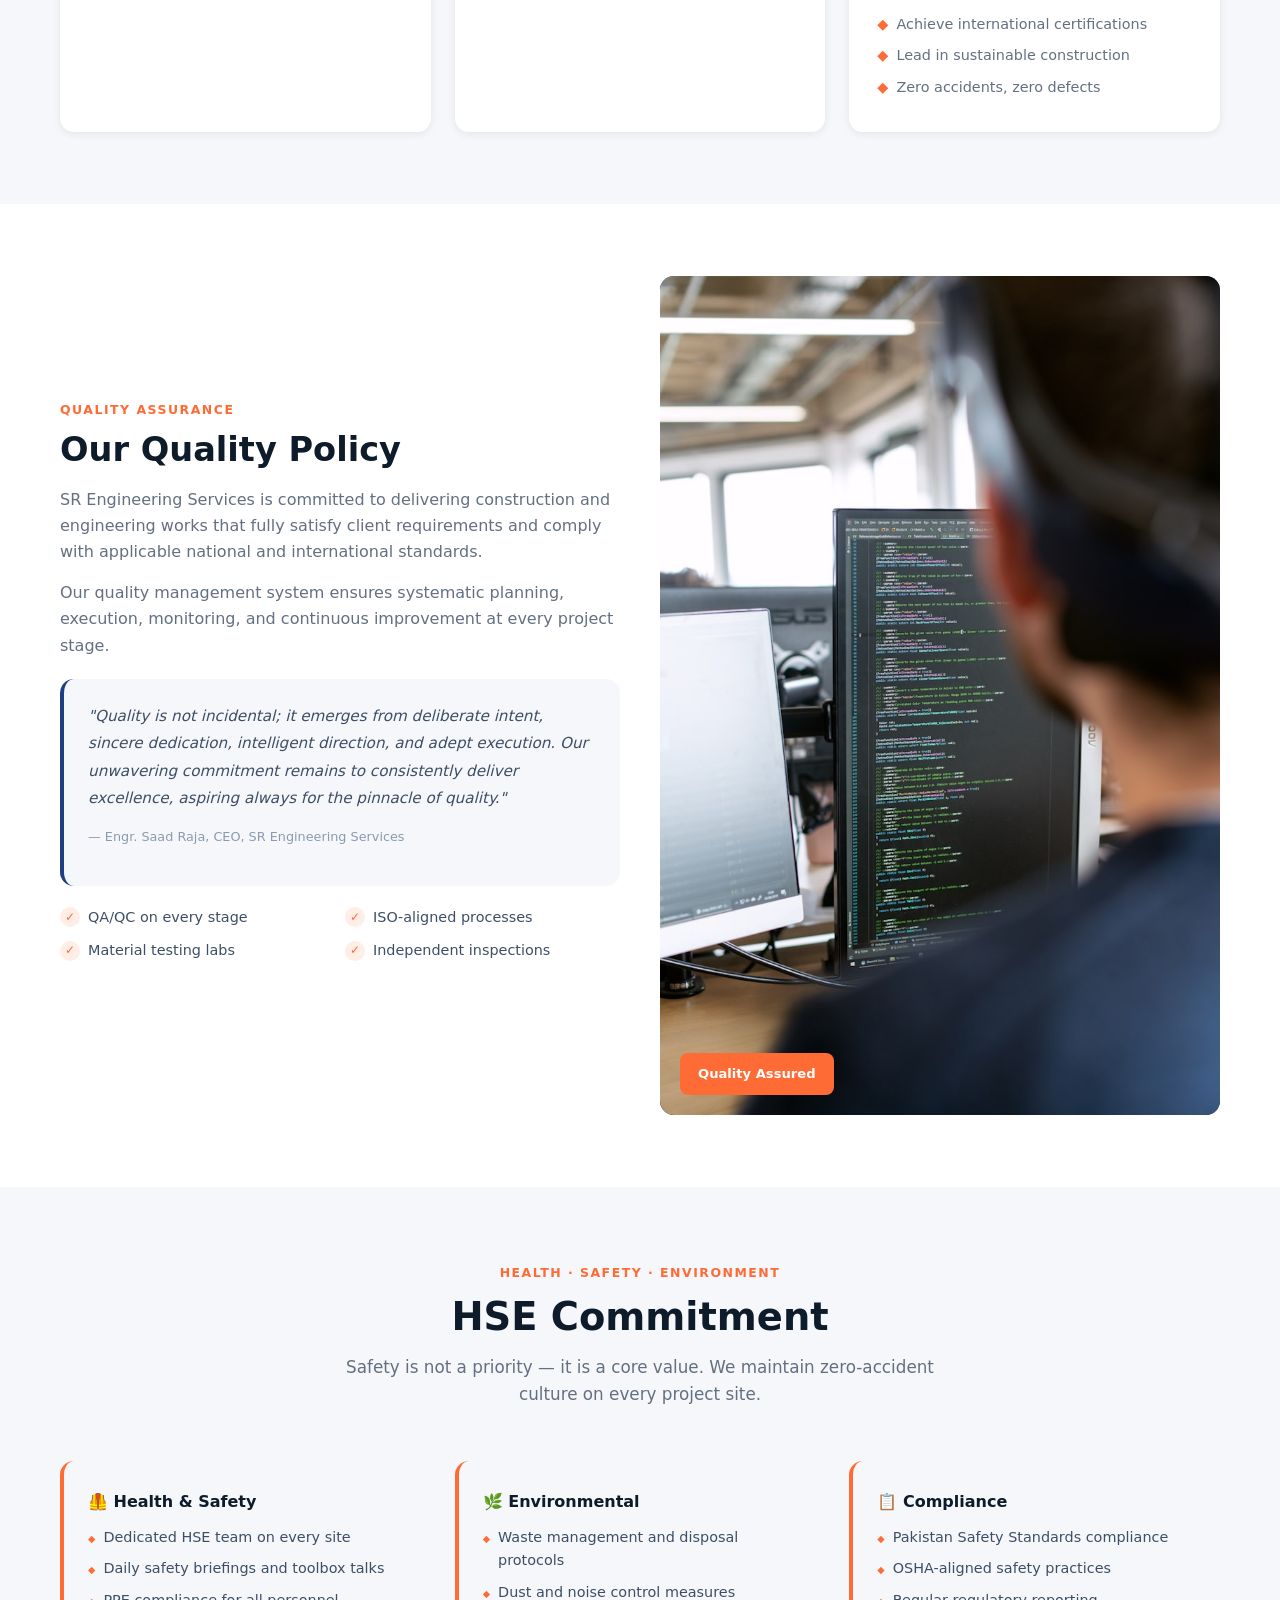
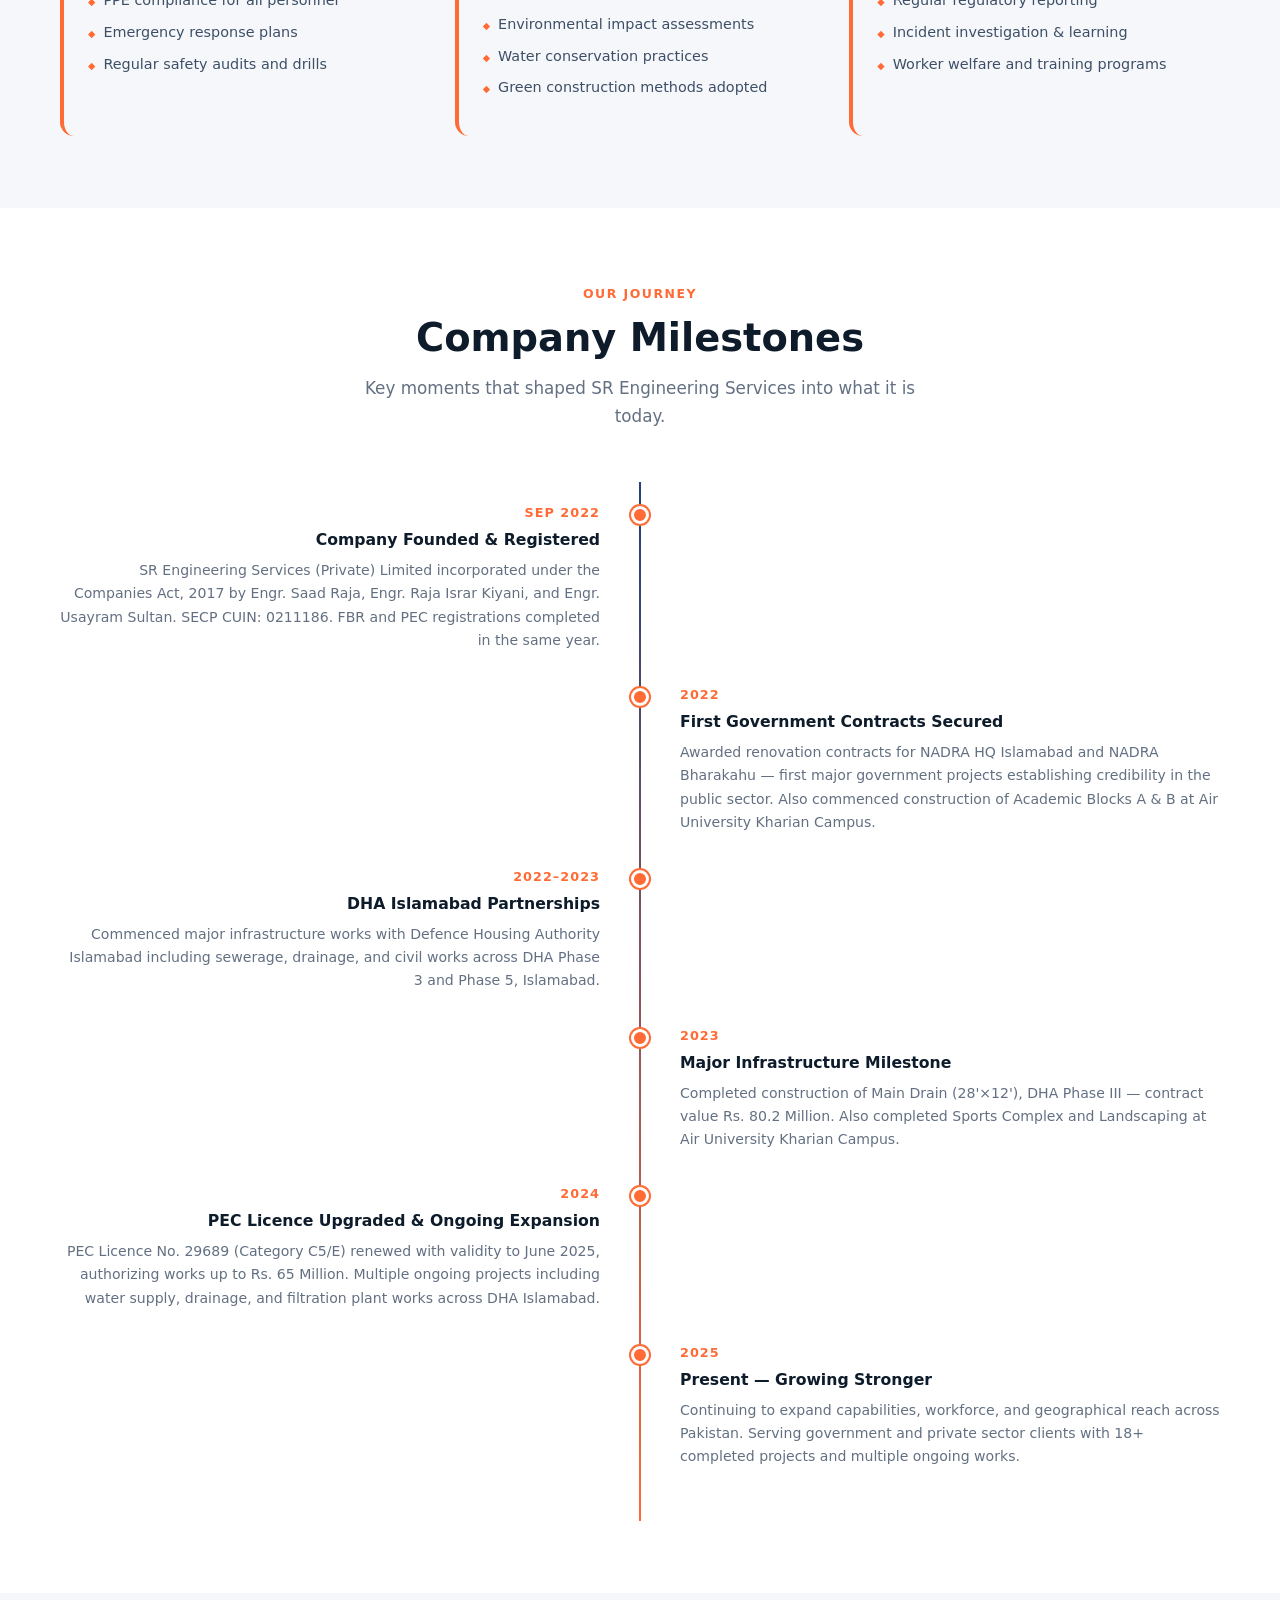
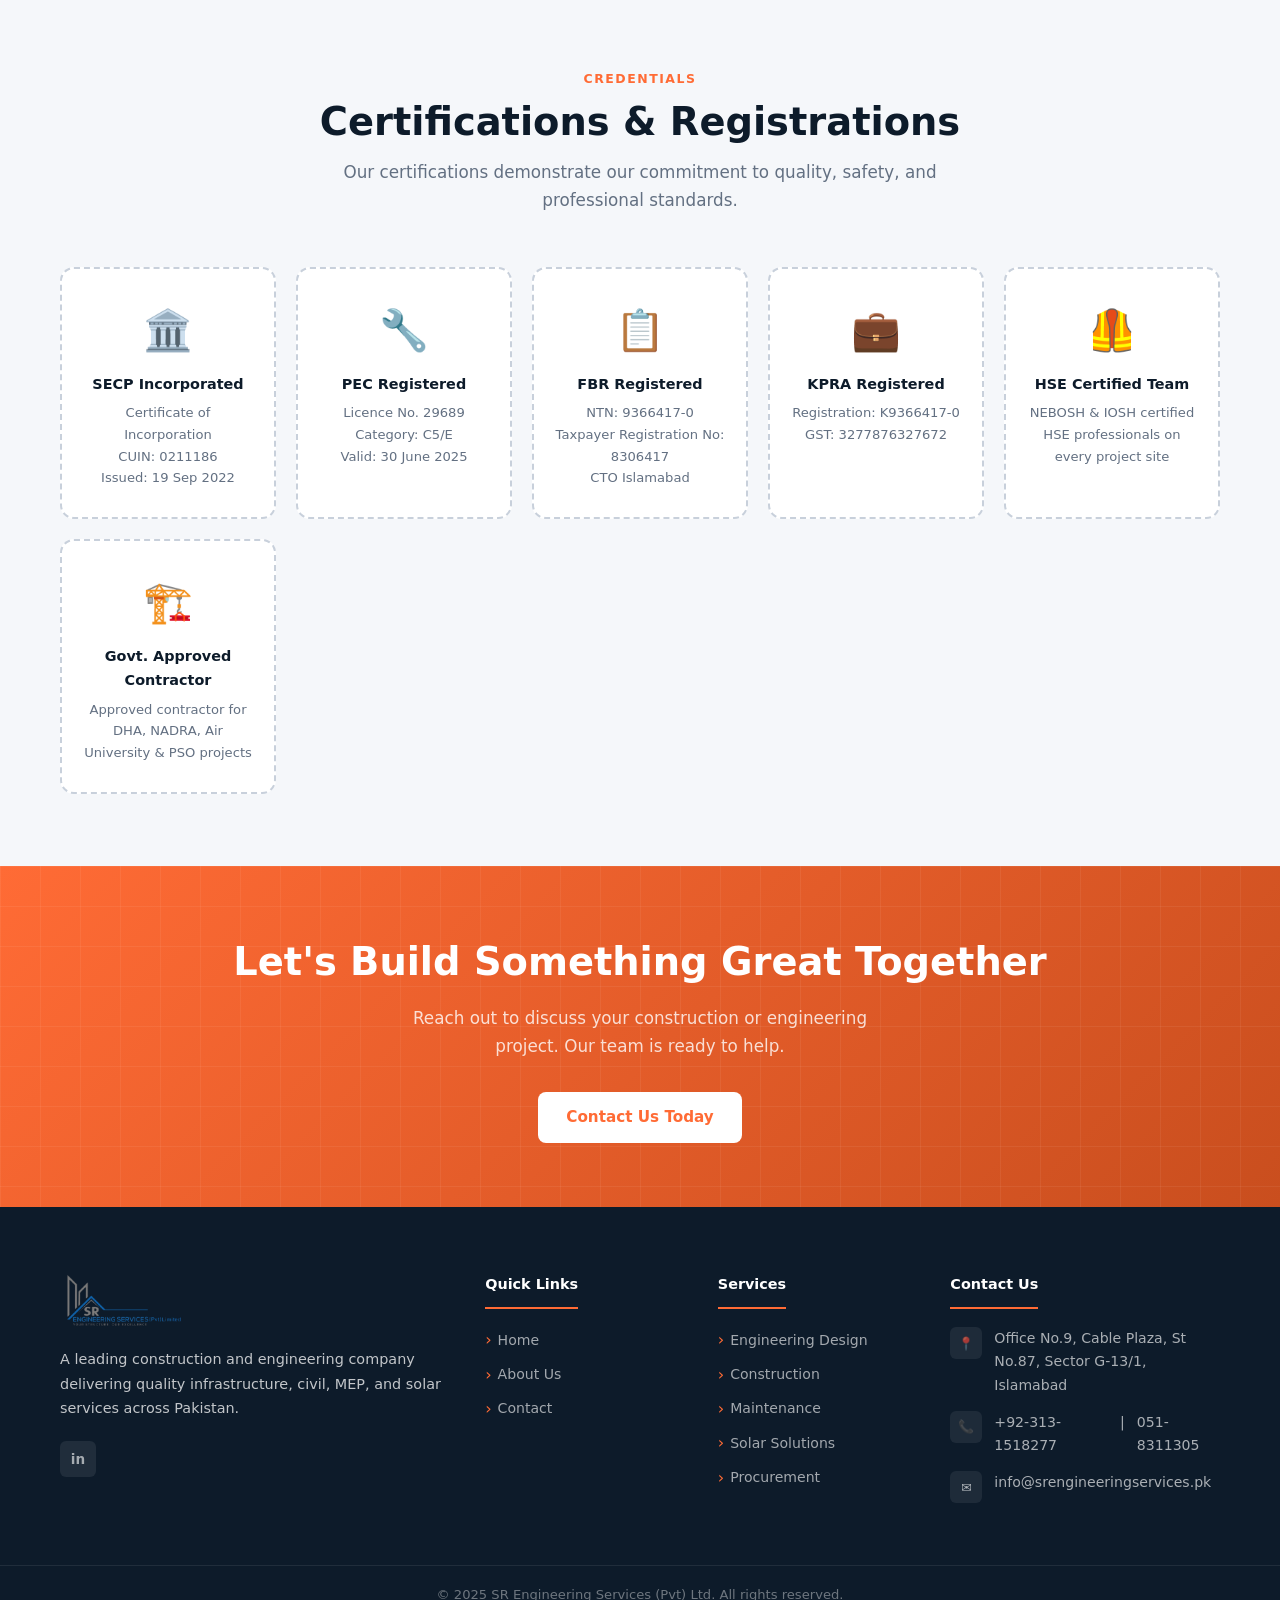
==== commit d801002e: "Fix header/footer logo size, add about page images, center team cards, embed Google Maps" ====
--- a/about.html
+++ b/about.html
@@ -60,10 +60,7 @@
     <div class="container">
       <div class="about-preview-inner">
         <div class="about-preview-visual" aria-hidden="true">
-          <div class="about-visual-placeholder">
-            <div class="big-icon">🏢</div>
-            <p>Company HQ / Team Photo<br><span class="content-needed">[IMAGE REQUIRED]</span></p>
-          </div>
+          <img src="images/construction-site.jpg" alt="SR Engineering construction site" style="width:100%; height:100%; object-fit:cover; border-radius:var(--radius-lg);">
           <div class="about-tag">Est. 2022</div>
         </div>
         <div class="about-preview-text">
@@ -139,10 +136,7 @@
           </div>
         </div>
         <div class="about-preview-visual" aria-hidden="true">
-          <div class="about-visual-placeholder">
-            <div class="big-icon">🏅</div>
-            <p>Quality Certifications<br><span class="content-needed">[CERT IMAGES REQUIRED]</span></p>
-          </div>
+          <img src="images/quality-team.jpg" alt="Quality assurance team at work" style="width:100%; height:100%; object-fit:cover; border-radius:var(--radius-lg);">
           <div class="about-tag">Quality Assured</div>
         </div>
       </div>
--- a/css/style.css
+++ b/css/style.css
@@ -30,7 +30,7 @@
   --radius-lg:  14px;
   --transition: 0.25s ease;
 
-  --nav-h:      70px;
+  --nav-h:      80px;
   --container:  1200px;
 }
 
@@ -102,6 +102,8 @@
 .grid-2 { display: grid; gap: 28px; }
 .grid-3 { display: grid; gap: 24px; }
 .grid-4 { display: grid; gap: 20px; }
+.grid-4-center { display: flex; flex-wrap: wrap; gap: 20px; justify-content: center; }
+.grid-4-center .team-card { width: calc(25% - 15px); min-width: 220px; }
 
 @media (min-width: 640px) {
   .grid-2 { grid-template-columns: repeat(2, 1fr); }
@@ -226,7 +228,7 @@
 }
 
 .nav-logo .logo-img {
-  height: 42px;
+  height: 55px;
   width: auto;
   flex-shrink: 0;
 }
@@ -317,7 +319,7 @@
 /* ── Page Hero (inner pages) ────────────────────────────────── */
 .page-hero {
   background: linear-gradient(135deg, var(--dark) 0%, var(--primary) 100%);
-  padding: 120px 0 60px;
+  padding: 130px 0 60px;
   position: relative;
   overflow: hidden;
 }
@@ -372,7 +374,7 @@
   margin-bottom: 16px;
 }
 .footer-brand .logo-img {
-  height: 44px;
+  height: 60px;
   width: auto;
 }
 .footer-brand strong { color: var(--white); font-size: 1rem; font-weight: 800; display: block; }
@@ -1296,10 +1298,10 @@
 .team-card:hover { transform: translateY(-4px); box-shadow: var(--shadow); }
 .team-avatar {
   width: 72px; height: 72px;
-  background: linear-gradient(135deg, var(--primary) 0%, var(--primary-lt) 100%);
+  background: linear-gradient(135deg, #e8edf5 0%, #d4dce8 100%);
   border-radius: 50%;
   display: flex; align-items: center; justify-content: center;
-  font-size: 1.8rem; color: rgba(255,255,255,.6);
+  font-size: 1.8rem; color: var(--primary);
   margin: 0 auto 14px;
 }
 .team-card h4 { font-size: .95rem; font-weight: 700; color: var(--dark); margin-bottom: 4px; }
